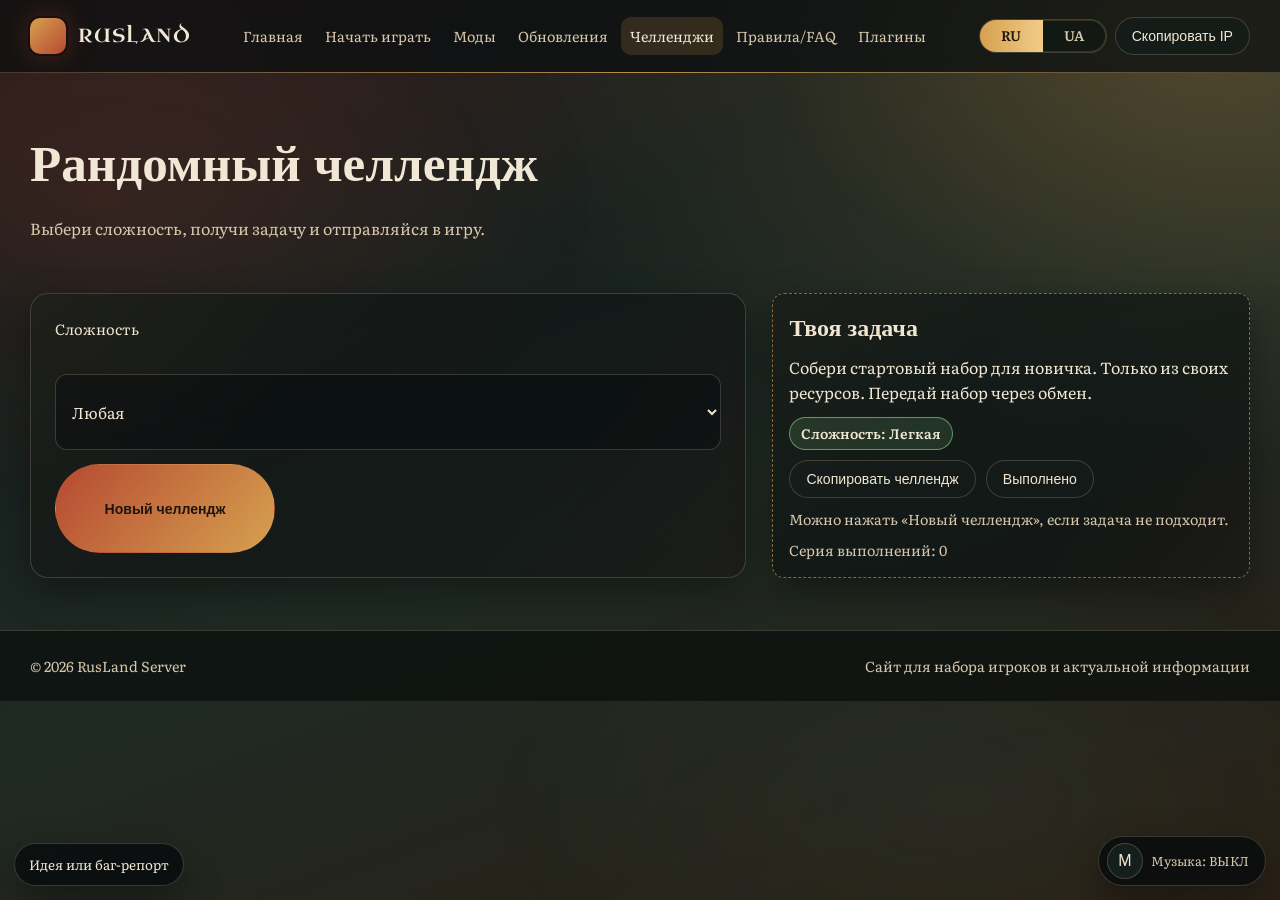
==== challenges.html @ ce9d4e95 "Add files via upload" ====
﻿<!DOCTYPE html>
<html lang="ru">
<head>
  <meta charset="UTF-8">
  <meta name="viewport" content="width=device-width, initial-scale=1.0">
  <title>RusLand — Рандомные челленджи</title>
  <meta name="description" content="Генератор челленджей для игроков RusLand: рандомные цели с разной сложностью без серверных наград.">
  <meta property="og:type" content="website">
  <meta property="og:title" content="RusLand — Рандомные челленджи">
  <meta property="og:description" content="Сгенерируй цель на вечер и играй по своим правилам.">
  <meta property="og:image" content="assets/og-cover.svg">
  <meta property="twitter:card" content="summary_large_image">
  <meta property="twitter:title" content="RusLand — Рандомные челленджи">
  <meta property="twitter:description" content="Челленджи без наград — для фана, контента и прокачки навыков.">
  <meta property="twitter:image" content="assets/og-cover.svg">
  <link rel="icon" href="assets/favicon.svg" type="image/svg+xml">
  <link rel="preconnect" href="https://fonts.googleapis.com">
  <link rel="preconnect" href="https://fonts.gstatic.com" crossorigin>
  <link href="https://fonts.googleapis.com/css2?family=Literata:wght@400;500;600;700&family=Uncial+Antiqua&display=swap" rel="stylesheet">
  <link rel="stylesheet" href="assets/styles.css">
  <script src="data/telegram-config.js" defer></script>
  <script src="assets/app.js" defer></script>
</head>
<body data-page="challenges">
  <header class="site-header">
    <div class="container topbar">
      <a class="brand" href="index.html"><span class="brand-mark" aria-hidden="true"></span><span class="brand-text">RusLand</span></a>
      <button class="menu-toggle" id="nav-toggle" type="button" aria-controls="primary-nav" aria-expanded="false" data-i18n="common.menu">Меню</button>
      <nav class="main-nav" id="primary-nav" aria-label="Main navigation">
        <a href="index.html" data-i18n="nav.home">Главная</a>
        <a href="start.html" data-i18n="nav.start">Начать играть</a>
        <a href="mods.html" data-i18n="nav.mods">Моды</a>
        <a href="updates.html" data-i18n="nav.updates">Обновления</a>
        <a href="challenges.html" aria-current="page" data-i18n="nav.challenges">Челленджи</a>
        <a href="rules.html" data-i18n="nav.rules">Правила/FAQ</a>
        <a href="plugins.html" data-i18n="nav.plugins">Плагины</a>
      </nav>
      <div class="actions">
        <div class="lang-switch" aria-label="Language"><button type="button" data-lang-switch="ru">RU</button><button type="button" data-lang-switch="ua">UA</button></div>
        <a class="pill-btn primary" href="index.html#apply-section" data-i18n="common.apply">Подать заявку</a>
        <a class="pill-btn" data-discord-link target="_blank" rel="noopener noreferrer" data-i18n="common.discord">В Discord</a>
        <button class="pill-btn" type="button" data-copy-ip data-i18n="common.copyIp">Скопировать IP</button>
      </div>
    </div>
  </header>

  <main>
    <section class="page-intro">
      <div class="container">
        <h1 data-i18n="challenges.title">Рандомный челлендж</h1>
        <p data-i18n="challenges.subtitle">Выбери сложность, получи задачу и отправляйся в игру.</p>
      </div>
    </section>

    <section class="section">
      <div class="container hero-grid">
        <article class="panel reveal challenge-box">
          <label>
            <span data-i18n="challenges.difficulty">Сложность</span>
            <select id="challenge-difficulty">
              <option value="all" data-i18n="challenges.all">Любая</option>
              <option value="easy" data-i18n="challenges.level.easy">Легкая</option>
              <option value="medium" data-i18n="challenges.level.medium">Средняя</option>
              <option value="hard" data-i18n="challenges.level.hard">Сложная</option>
            </select>
          </label>
          <div class="challenge-actions">
            <button id="challenge-generate" class="pill-btn primary" type="button" data-i18n="challenges.generate">Новый челлендж</button>
          </div>
        </article>

        <article class="panel reveal challenge-result" aria-live="polite">
          <h2 class="challenge-title" data-i18n="challenges.resultTitle">Твоя задача</h2>
          <p class="challenge-text" id="challenge-text"></p>
          <p class="meta challenge-badge" id="challenge-meta"></p>
          <div class="challenge-result-actions">
            <button id="challenge-copy" class="pill-btn" type="button" data-i18n="challenges.copy">Скопировать челлендж</button>
            <button id="challenge-complete" class="pill-btn" type="button" data-i18n="challenges.complete">Выполнено</button>
          </div>
          <p id="challenge-note" class="challenge-note" data-i18n="challenges.note">Можно нажать «Следующий», если задача не подходит.</p>
          <p id="challenge-streak" class="challenge-streak"></p>
        </article>
      </div>
    </section>
  </main>

  <footer class="site-footer">
    <div class="container footer-inner">
      <span>© <span data-year></span> <span data-i18n="footer.rights">RusLand Server</span></span>
      <span data-i18n="footer.note">Сайт для набора игроков и актуальной информации</span>
    </div>
  </footer>

  <div class="toast" id="toast" role="status" aria-live="polite"></div>
</body>
</html>
---- assets/styles.css ----
:root {
  --bg-1: #0e1317;
  --bg-2: #1f2a24;
  --bg-3: #2a1f14;
  --paper: #f4eddc;
  --ink: #1d1b19;
  --text: #f0e7d4;
  --text-muted: #d6c7ac;
  --accent: #d6a14f;
  --accent-2: #b64932;
  --line: rgba(240, 220, 184, 0.2);
  --card: rgba(18, 24, 22, 0.78);
  --ok: #7bc47f;
  --warn: #f1be6e;
  --max-width: 1220px;
  --radius: 18px;
  --shadow: 0 14px 36px rgba(0, 0, 0, 0.35);
}

* {
  box-sizing: border-box;
}

html {
  scroll-behavior: smooth;
}

body {
  margin: 0;
  color: var(--text);
  font-family: "Literata", "Times New Roman", serif;
  line-height: 1.55;
  background:
    radial-gradient(1300px 680px at 7% -10%, rgba(182, 73, 50, 0.24), transparent 60%),
    radial-gradient(1200px 700px at 95% 0%, rgba(214, 161, 79, 0.21), transparent 65%),
    linear-gradient(160deg, var(--bg-1) 0%, var(--bg-2) 54%, var(--bg-3) 100%);
  min-height: 100vh;
}

body::before {
  content: "";
  position: fixed;
  inset: 0;
  pointer-events: none;
  opacity: 0.03;
  background-image:
    linear-gradient(0deg, transparent 24%, rgba(255, 255, 255, 0.15) 25%, transparent 26%),
    linear-gradient(90deg, transparent 24%, rgba(255, 255, 255, 0.1) 25%, transparent 26%);
  background-size: 28px 28px;
}

body::after {
  content: "";
  position: fixed;
  inset: -20%;
  pointer-events: none;
  z-index: -1;
  opacity: 0.45;
  background:
    radial-gradient(40% 35% at 20% 30%, rgba(182, 73, 50, 0.35), transparent 70%),
    radial-gradient(35% 30% at 82% 18%, rgba(214, 161, 79, 0.28), transparent 74%),
    radial-gradient(38% 28% at 68% 78%, rgba(80, 134, 128, 0.18), transparent 72%);
  animation: auroraDrift 18s ease-in-out infinite alternate;
}

@keyframes auroraDrift {
  from { transform: translate3d(-1.5%, -1.2%, 0) scale(1); }
  to { transform: translate3d(1.5%, 1.2%, 0) scale(1.05); }
}

img {
  max-width: 100%;
  display: block;
}

a {
  color: inherit;
}

.container {
  width: min(var(--max-width), calc(100% - 32px));
  margin: 0 auto;
}

.site-header {
  position: sticky;
  top: 0;
  z-index: 50;
  backdrop-filter: blur(8px);
  background: rgba(10, 14, 16, 0.72);
  border-bottom: 1px solid var(--line);
}

.site-header::after {
  content: "";
  position: absolute;
  left: 0;
  right: 0;
  bottom: -1px;
  height: 1px;
  pointer-events: none;
  background: linear-gradient(90deg, transparent, rgba(214, 161, 79, 0.8), transparent);
}

.topbar {
  display: flex;
  align-items: center;
  justify-content: space-between;
  gap: 12px;
  min-height: 72px;
}

.brand {
  display: inline-flex;
  align-items: center;
  gap: 12px;
  text-decoration: none;
}

.brand-mark {
  width: 36px;
  height: 36px;
  border-radius: 10px;
  background: linear-gradient(135deg, var(--accent), var(--accent-2));
  box-shadow: 0 0 0 2px rgba(0, 0, 0, 0.35), 0 0 30px rgba(182, 73, 50, 0.35);
}

.brand-text {
  font-family: "Uncial Antiqua", serif;
  font-size: 1.18rem;
  letter-spacing: 0.06em;
  text-transform: uppercase;
}

.menu-toggle {
  display: none;
  border: 1px solid var(--line);
  border-radius: 12px;
  background: rgba(20, 29, 26, 0.75);
  color: var(--text);
  padding: 10px 14px;
  font-family: inherit;
}

.main-nav {
  display: flex;
  align-items: center;
  gap: 4px;
  flex-wrap: nowrap;
  white-space: nowrap;
  flex: 1 1 auto;
  min-width: 0;
  justify-content: center;
  overflow-x: auto;
  scrollbar-width: none;
}

.main-nav::-webkit-scrollbar {
  display: none;
}

.main-nav a {
  text-decoration: none;
  color: var(--text-muted);
  font-size: 0.9rem;
  padding: 8px 9px;
  border-radius: 10px;
  transition: 180ms ease;
}

.main-nav a:hover,
.main-nav a[aria-current="page"] {
  color: var(--text);
  background: rgba(214, 161, 79, 0.17);
}

.actions {
  display: flex;
  align-items: center;
  gap: 8px;
  flex-wrap: nowrap;
  justify-content: flex-end;
  flex: 0 0 auto;
}

.site-header .actions .pill-btn.primary,
.site-header .actions a[data-discord-link] {
  display: none;
}

.lang-switch {
  display: inline-grid;
  grid-template-columns: 1fr 1fr;
  border: 1px solid var(--line);
  border-radius: 999px;
  overflow: hidden;
  background: rgba(17, 23, 21, 0.7);
  width: 128px;
  flex: 0 0 128px;
  box-shadow: inset 0 0 0 1px rgba(214, 161, 79, 0.2);
}

.lang-switch button {
  border: 0;
  background: transparent;
  color: var(--text-muted);
  padding: 8px 10px;
  width: 100%;
  cursor: pointer;
  font-family: inherit;
  font-size: 0.87rem;
  font-weight: 600;
  line-height: 1.1;
}

.lang-switch button.active {
  color: #1f1610;
  background: linear-gradient(90deg, var(--accent), #f2cb89);
}

.pill-btn {
  border: 1px solid var(--line);
  background: rgba(20, 28, 26, 0.75);
  color: var(--text);
  border-radius: 999px;
  padding: 10px 16px;
  text-decoration: none;
  font-size: 0.88rem;
  cursor: pointer;
}

.pill-btn:hover {
  border-color: rgba(214, 161, 79, 0.75);
}

.pill-btn.primary {
  background: linear-gradient(130deg, var(--accent-2), var(--accent));
  border-color: transparent;
  color: #20150e;
  font-weight: 700;
  position: relative;
  overflow: hidden;
}

.pill-btn.primary::after {
  content: "";
  position: absolute;
  inset: 0;
  transform: translateX(-110%);
  background: linear-gradient(102deg, transparent 35%, rgba(255, 255, 255, 0.45) 50%, transparent 65%);
}

.pill-btn.primary:hover::after {
  animation: btnSweep 700ms ease;
}

@keyframes btnSweep {
  to {
    transform: translateX(110%);
  }
}

.hero {
  padding: 80px 0 46px;
}

.hero-grid {
  display: grid;
  grid-template-columns: 1.2fr 0.8fr;
  gap: 26px;
  align-items: stretch;
}

.panel {
  background: var(--card);
  border: 1px solid var(--line);
  border-radius: var(--radius);
  padding: 24px;
  box-shadow: var(--shadow);
  position: relative;
  overflow: clip;
}

.panel::before {
  content: "";
  position: absolute;
  inset: 0;
  pointer-events: none;
  background: linear-gradient(130deg, rgba(214, 161, 79, 0.1), transparent 35%, transparent 70%, rgba(182, 73, 50, 0.1));
  opacity: 0.45;
  transition: opacity 260ms ease;
}

.panel:hover::before {
  opacity: 0.7;
}

.react-spotlight-badge {
  margin: 0 0 10px;
  display: inline-flex;
  padding: 4px 10px;
  border-radius: 999px;
  border: 1px solid rgba(214, 161, 79, 0.5);
  color: var(--text-muted);
  font-size: 0.82rem;
}

.react-spotlight-title {
  margin: 0 0 8px;
  font-family: "Uncial Antiqua", serif;
  font-size: clamp(1.5rem, 3.8vw, 2.3rem);
}

.react-spotlight-subtitle {
  margin: 0 0 14px;
  color: var(--text-muted);
}

.react-spotlight-tabs {
  display: flex;
  flex-wrap: wrap;
  gap: 8px;
  margin-bottom: 12px;
}

.react-spotlight-tabs button {
  border: 1px solid var(--line);
  background: rgba(20, 28, 26, 0.62);
  color: var(--text);
  border-radius: 999px;
  padding: 8px 12px;
  cursor: pointer;
  font-family: inherit;
}

.react-spotlight-tabs button.is-active {
  border-color: rgba(214, 161, 79, 0.85);
  background: rgba(214, 161, 79, 0.2);
}

.react-spotlight-points {
  margin: 0;
  padding-left: 20px;
  display: grid;
  gap: 7px;
  color: var(--text);
}

.react-spotlight-cta {
  margin-top: 14px;
  display: inline-flex;
  text-decoration: none;
  border-radius: 12px;
  padding: 10px 14px;
  color: #24170f;
  font-weight: 700;
  background: linear-gradient(130deg, var(--accent-2), var(--accent));
}

.crest {
  font-family: "Uncial Antiqua", serif;
  font-size: clamp(2rem, 5.3vw, 4rem);
  line-height: 1.1;
  margin: 0 0 14px;
  letter-spacing: 0.03em;
}

.subtitle {
  color: var(--text-muted);
  font-size: 1.06rem;
  max-width: 62ch;
  margin: 0 0 18px;
}

.stat-row {
  display: flex;
  flex-wrap: wrap;
  gap: 10px;
  margin-top: 16px;
}

.stat {
  padding: 10px 12px;
  border: 1px solid var(--line);
  border-radius: 12px;
  background: rgba(10, 15, 14, 0.5);
  font-size: 0.92rem;
}

.cta-row {
  display: flex;
  flex-wrap: wrap;
  gap: 10px;
  margin-top: 22px;
}

.section {
  padding: 30px 0 10px;
}

.section-title {
  margin: 0 0 14px;
  font-family: "Uncial Antiqua", serif;
  font-size: clamp(1.5rem, 3.2vw, 2.2rem);
  position: relative;
  padding-bottom: 8px;
}

.section-title::after {
  content: "";
  position: absolute;
  left: 0;
  bottom: 0;
  width: 74px;
  height: 2px;
  background: linear-gradient(90deg, var(--accent-2), var(--accent));
  border-radius: 999px;
}

.section-subtitle {
  margin: 0 0 22px;
  color: var(--text-muted);
}

.feature-grid,
.card-grid {
  display: grid;
  grid-template-columns: repeat(3, minmax(0, 1fr));
  gap: 16px;
}

.card {
  background: var(--card);
  border: 1px solid var(--line);
  border-radius: 16px;
  padding: 18px;
  box-shadow: var(--shadow);
  transition: transform 220ms ease, border-color 220ms ease, box-shadow 220ms ease;
}

.card:hover {
  transform: translateY(-3px);
  border-color: rgba(214, 161, 79, 0.65);
  box-shadow: 0 14px 34px rgba(0, 0, 0, 0.4), 0 0 0 1px rgba(214, 161, 79, 0.18) inset;
}

.card h3,
.card h4 {
  margin-top: 0;
  margin-bottom: 10px;
  font-family: "Uncial Antiqua", serif;
  font-size: 1.1rem;
}

.card p {
  margin: 0;
  color: var(--text-muted);
}

.gallery {
  display: grid;
  grid-template-columns: repeat(12, minmax(0, 1fr));
  grid-auto-rows: 90px;
  gap: 12px;
}

.gallery figure {
  margin: 0;
  position: relative;
  cursor: zoom-in;
  border-radius: 14px;
  overflow: hidden;
  border: 1px solid var(--line);
  background: rgba(0, 0, 0, 0.25);
  transition: transform 240ms ease, border-color 240ms ease, box-shadow 240ms ease;
}

.gallery figure:hover {
  transform: translateY(-3px);
  border-color: rgba(214, 161, 79, 0.76);
  box-shadow: 0 16px 36px rgba(0, 0, 0, 0.5);
}

.gallery img {
  width: 100%;
  height: 100%;
  object-fit: cover;
  transition: transform 780ms ease;
}

.gallery figure:hover img {
  transform: scale(1.06);
}

.gallery figcaption {
  position: absolute;
  left: 0;
  right: 0;
  bottom: 0;
  font-size: 0.88rem;
  color: #f6eedf;
  padding: 14px 12px 10px;
  border-top: 0;
  background: linear-gradient(to top, rgba(5, 8, 8, 0.9), rgba(5, 8, 8, 0));
  text-shadow: 0 2px 8px rgba(0, 0, 0, 0.75);
}

.gallery .shot-1 {
  grid-column: span 7;
  grid-row: span 4;
}

.gallery .shot-2,
.gallery .shot-3 {
  grid-column: span 5;
  grid-row: span 2;
}

.gallery .shot-4 {
  grid-column: span 4;
  grid-row: span 3;
}

.gallery .shot-5 {
  grid-column: span 8;
  grid-row: span 3;
}

.lightbox {
  position: fixed;
  inset: 0;
  z-index: 120;
  display: none;
  align-items: center;
  justify-content: center;
  padding: 18px;
  background: rgba(3, 5, 7, 0.84);
  backdrop-filter: blur(6px);
}

.lightbox.open {
  display: flex;
}

.lightbox img {
  width: min(1280px, 94vw);
  max-height: 82vh;
  object-fit: contain;
  border-radius: 14px;
  border: 1px solid rgba(255, 255, 255, 0.25);
  box-shadow: 0 24px 54px rgba(0, 0, 0, 0.7);
}

.lightbox button {
  position: absolute;
  top: 14px;
  right: 14px;
  border: 1px solid var(--line);
  border-radius: 999px;
  background: rgba(16, 22, 22, 0.86);
  color: var(--text);
  width: 40px;
  height: 40px;
  font-size: 1.2rem;
  cursor: pointer;
}

.form-grid {
  display: grid;
  grid-template-columns: repeat(2, minmax(0, 1fr));
  gap: 14px;
}

label {
  display: grid;
  gap: 8px;
  font-size: 0.92rem;
}

input,
textarea,
select {
  width: 100%;
  border: 1px solid var(--line);
  border-radius: 12px;
  padding: 12px 12px;
  background: rgba(11, 15, 16, 0.75);
  color: var(--text);
  font-family: inherit;
  font-size: 0.98rem;
}

textarea {
  min-height: 120px;
  resize: vertical;
}

textarea[readonly] {
  min-height: 145px;
  background: rgba(12, 17, 16, 0.88);
}

.field-full {
  grid-column: 1 / -1;
}

.form-note {
  margin-top: 10px;
  min-height: 1.4em;
  font-size: 0.92rem;
  color: var(--warn);
}

.stack {
  display: grid;
  gap: 14px;
}

.badge {
  display: inline-flex;
  align-items: center;
  border-radius: 999px;
  padding: 4px 9px;
  font-size: 0.78rem;
  border: 1px solid var(--line);
  color: var(--text-muted);
  background: rgba(255, 255, 255, 0.03);
}

.tag-row {
  display: flex;
  flex-wrap: wrap;
  gap: 6px;
  margin-top: 12px;
}

.meta {
  font-size: 0.86rem;
  color: var(--text-muted);
}

.page-intro {
  padding: 52px 0 22px;
}

.page-intro h1 {
  margin: 0 0 12px;
  font-family: "Uncial Antiqua", serif;
  font-size: clamp(2rem, 5vw, 3.2rem);
}

.page-intro p {
  margin: 0;
  color: var(--text-muted);
}

.filters {
  display: grid;
  grid-template-columns: 1.2fr 0.8fr;
  gap: 12px;
  margin-bottom: 18px;
}

.mods-grid {
  display: grid;
  grid-template-columns: repeat(2, minmax(0, 1fr));
  gap: 14px;
}

.link-btn {
  display: inline-flex;
  align-items: center;
  justify-content: center;
  gap: 8px;
  border-radius: 12px;
  border: 1px solid var(--line);
  text-decoration: none;
  color: var(--text);
  background: rgba(214, 161, 79, 0.1);
  padding: 10px 12px;
  margin-top: 12px;
  font-size: 0.92rem;
}

.link-btn:hover {
  border-color: rgba(214, 161, 79, 0.85);
  background: rgba(214, 161, 79, 0.2);
}

.timeline {
  display: grid;
  gap: 14px;
}

.timeline .card {
  position: relative;
  overflow: hidden;
}

.timeline .card::before {
  content: "";
  position: absolute;
  inset: 0 auto 0 0;
  width: 4px;
  background: linear-gradient(to bottom, var(--accent-2), var(--accent));
}

.challenge-box {
  display: grid;
  gap: 14px;
}

.challenge-actions,
.challenge-result-actions {
  display: flex;
  flex-wrap: wrap;
  gap: 10px;
}

.challenge-actions .pill-btn.primary {
  min-width: 220px;
}

.challenge-result {
  border: 1px dashed rgba(214, 161, 79, 0.6);
  border-radius: 12px;
  padding: 16px;
  background: rgba(9, 14, 15, 0.55);
}

.challenge-title {
  margin: 0 0 8px;
  font-family: "Uncial Antiqua", serif;
}

.challenge-text {
  margin: 0;
  color: var(--text);
}

.challenge-badge {
  display: inline-flex;
  align-items: center;
  width: fit-content;
  margin: 12px 0 10px;
  padding: 5px 11px;
  border-radius: 999px;
  border: 1px solid rgba(214, 161, 79, 0.55);
  background: rgba(214, 161, 79, 0.12);
  color: var(--text);
  font-weight: 600;
}

.challenge-badge.is-easy {
  border-color: rgba(123, 196, 127, 0.7);
  background: rgba(123, 196, 127, 0.16);
}

.challenge-badge.is-medium {
  border-color: rgba(214, 161, 79, 0.7);
  background: rgba(214, 161, 79, 0.16);
}

.challenge-badge.is-hard {
  border-color: rgba(182, 73, 50, 0.8);
  background: rgba(182, 73, 50, 0.2);
}

.challenge-note {
  margin: 10px 0 0;
  color: var(--text-muted);
  font-size: 0.9rem;
}

.challenge-streak {
  margin: 8px 0 0;
  font-size: 0.9rem;
  color: var(--text-muted);
}

.rules-list {
  margin: 0;
  padding-left: 20px;
  display: grid;
  gap: 10px;
}

details {
  border: 1px solid var(--line);
  border-radius: 12px;
  background: rgba(12, 17, 16, 0.65);
  padding: 10px 14px;
}

summary {
  cursor: pointer;
  font-weight: 700;
}

details p {
  color: var(--text-muted);
}

.plugins-table-wrap {
  overflow-x: auto;
  border: 1px solid var(--line);
  border-radius: 12px;
}

table {
  width: 100%;
  border-collapse: collapse;
  min-width: 760px;
  background: rgba(9, 13, 12, 0.65);
}

th,
td {
  padding: 12px;
  border-bottom: 1px solid var(--line);
  text-align: left;
  font-size: 0.92rem;
}

th {
  font-family: "Uncial Antiqua", serif;
  color: var(--text-muted);
  background: rgba(255, 255, 255, 0.03);
}

tr:hover td {
  background: rgba(214, 161, 79, 0.08);
}

.empty-state {
  color: var(--text-muted);
  padding: 12px;
  text-align: center;
}

.site-footer {
  margin-top: 42px;
  border-top: 1px solid var(--line);
  background: rgba(9, 13, 12, 0.7);
}

.footer-inner {
  min-height: 70px;
  display: flex;
  align-items: center;
  justify-content: space-between;
  gap: 10px;
  flex-wrap: wrap;
  color: var(--text-muted);
  font-size: 0.9rem;
}

.toast {
  position: fixed;
  right: 16px;
  bottom: 16px;
  z-index: 90;
  min-width: 240px;
  max-width: min(420px, calc(100% - 32px));
  border: 1px solid var(--line);
  border-radius: 12px;
  background: rgba(16, 23, 20, 0.95);
  color: var(--text);
  padding: 12px 14px;
  box-shadow: var(--shadow);
  transform: translateY(20px);
  opacity: 0;
  pointer-events: none;
  transition: 220ms ease;
}

.toast.show {
  transform: translateY(0);
  opacity: 1;
}

.music-player {
  position: fixed;
  right: 14px;
  bottom: 14px;
  z-index: 70;
  display: inline-flex;
  align-items: center;
  gap: 8px;
  background: rgba(10, 14, 15, 0.9);
  border: 1px solid var(--line);
  border-radius: 999px;
  padding: 6px 8px;
  box-shadow: var(--shadow);
}

.music-toggle {
  width: 36px;
  height: 36px;
  border-radius: 50%;
  border: 1px solid var(--line);
  background: rgba(23, 34, 31, 0.9);
  color: var(--text);
  cursor: pointer;
  font-size: 1rem;
}

.music-player.is-playing .music-toggle {
  background: linear-gradient(130deg, var(--accent-2), var(--accent));
  color: #21150d;
  border-color: transparent;
}

.music-label {
  font-size: 0.8rem;
  color: var(--text-muted);
  padding-right: 8px;
}

.feedback-fab {
  position: fixed;
  left: 14px;
  bottom: 14px;
  z-index: 72;
  display: inline-flex;
  align-items: center;
  border: 1px solid var(--line);
  border-radius: 999px;
  padding: 10px 14px;
  background: rgba(10, 14, 15, 0.9);
  color: var(--text);
  text-decoration: none;
  font-size: 0.84rem;
  box-shadow: var(--shadow);
}

.feedback-fab:hover {
  border-color: rgba(214, 161, 79, 0.8);
}

.reveal {
  opacity: 1;
  transform: none;
}

.js-enabled .reveal {
  opacity: 0;
  transform: translateY(18px);
  transition: 380ms ease;
}

.js-enabled .reveal.visible {
  opacity: 1;
  transform: translateY(0);
}

@media (max-width: 1260px) {
  .main-nav {
    position: absolute;
    inset: 72px 16px auto;
    border: 1px solid var(--line);
    background: rgba(7, 11, 12, 0.97);
    border-radius: 14px;
    padding: 10px;
    display: none;
  }

  .main-nav.open {
    display: grid;
    grid-template-columns: 1fr 1fr;
    gap: 4px;
  }

  .menu-toggle {
    display: inline-flex;
  }

  .topbar {
    position: relative;
  }
}

@media (max-width: 1080px) {
  .hero-grid,
  .feature-grid,
  .card-grid,
  .gallery,
  .form-grid,
  .mods-grid {
    grid-template-columns: repeat(2, minmax(0, 1fr));
  }

  .gallery {
    grid-template-columns: repeat(6, minmax(0, 1fr));
    grid-auto-rows: 84px;
  }

  .gallery .shot-1,
  .gallery .shot-2,
  .gallery .shot-3,
  .gallery .shot-4,
  .gallery .shot-5 {
    grid-column: span 3;
    grid-row: span 2;
  }
}

@media (max-width: 760px) {
  main {
    padding-bottom: 74px;
  }

  .actions {
    gap: 6px;
    justify-content: flex-start;
  }

  .hero {
    padding-top: 46px;
  }

  .hero-grid,
  .feature-grid,
  .card-grid,
  .gallery,
  .form-grid,
  .mods-grid,
  .filters {
    grid-template-columns: 1fr;
  }

  .main-nav.open {
    grid-template-columns: 1fr;
  }

  .challenge-actions .pill-btn,
  .challenge-result-actions .pill-btn {
    width: 100%;
    justify-content: center;
  }

  .gallery {
    grid-template-columns: 1fr;
    grid-auto-rows: auto;
  }

  .gallery .shot-1,
  .gallery .shot-2,
  .gallery .shot-3,
  .gallery .shot-4,
  .gallery .shot-5 {
    grid-column: auto;
    grid-row: auto;
  }

  .gallery img {
    aspect-ratio: 16 / 9;
  }

  .actions [data-copy-ip] {
    display: none;
  }

  .music-player {
    right: 8px;
    bottom: calc(8px + env(safe-area-inset-bottom, 0px));
    gap: 0;
    padding: 2px;
    border-radius: 999px;
  }

  .feedback-fab {
    left: 8px;
    bottom: calc(8px + env(safe-area-inset-bottom, 0px));
    padding: 8px 11px;
    font-size: 0.8rem;
  }

  .music-toggle {
    width: 34px;
    height: 34px;
    font-size: 0.9rem;
  }

  .footer-inner {
    align-items: flex-start;
  }

  .music-label {
    display: none;
  }
}

@media (prefers-reduced-motion: reduce) {
  *, *::before, *::after {
    animation: none !important;
    transition: none !important;
    scroll-behavior: auto !important;
  }

  .js-enabled .reveal {
    opacity: 1;
    transform: none;
  }
}
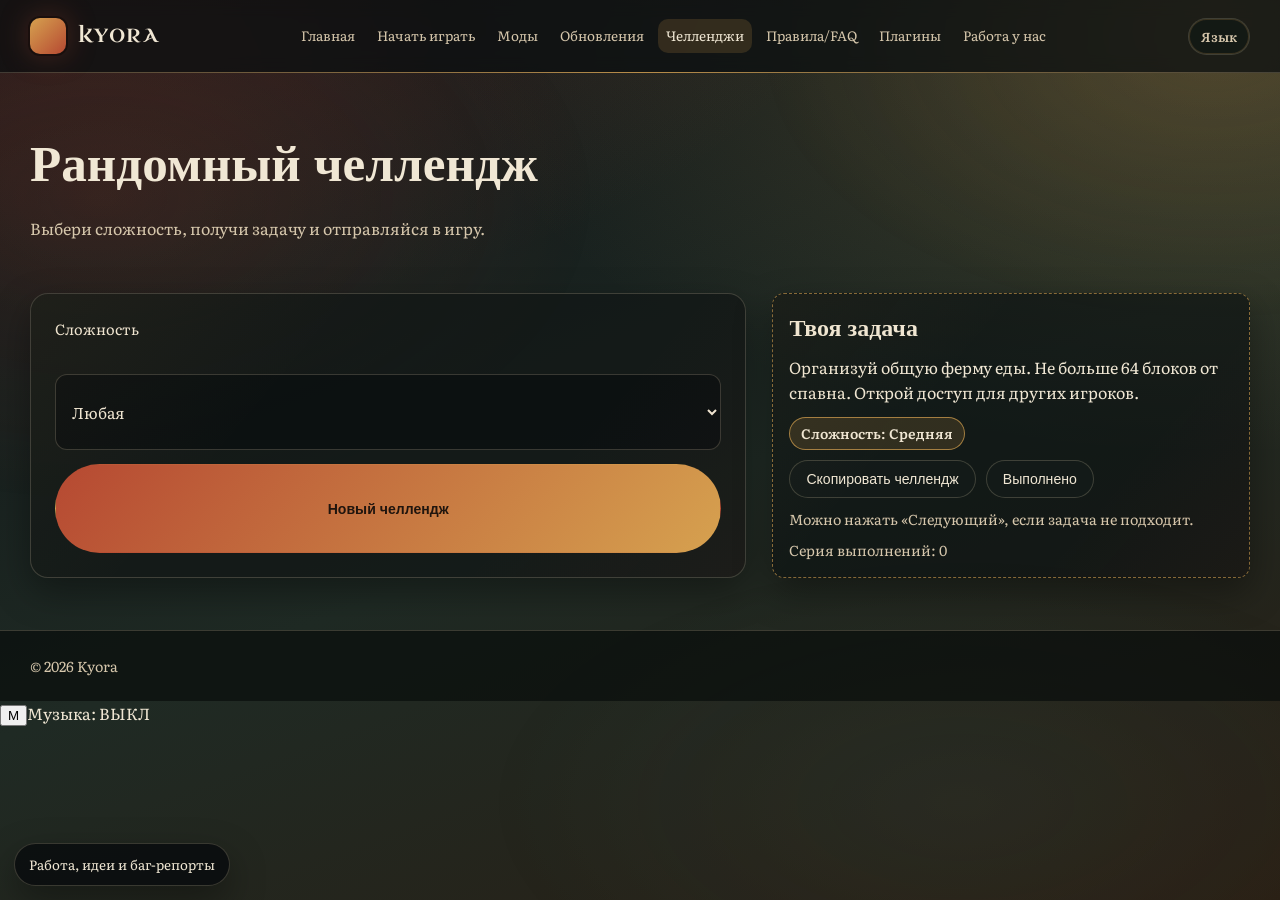
==== commit 1819624d: "Add files via upload" ====
--- a/challenges.html
+++ b/challenges.html
@@ -1,100 +1,115 @@
-﻿<!DOCTYPE html>
-<html lang="ru">
-<head>
-  <meta charset="UTF-8">
-  <meta name="viewport" content="width=device-width, initial-scale=1.0">
-  <title>RusLand — Рандомные челленджи</title>
-  <meta name="description" content="Генератор челленджей для игроков RusLand: рандомные цели с разной сложностью без серверных наград.">
-  <meta property="og:type" content="website">
-  <meta property="og:title" content="RusLand — Рандомные челленджи">
-  <meta property="og:description" content="Сгенерируй цель на вечер и играй по своим правилам.">
-  <meta property="og:image" content="assets/og-cover.svg">
-  <meta property="twitter:card" content="summary_large_image">
-  <meta property="twitter:title" content="RusLand — Рандомные челленджи">
-  <meta property="twitter:description" content="Челленджи без наград — для фана, контента и прокачки навыков.">
-  <meta property="twitter:image" content="assets/og-cover.svg">
-  <link rel="icon" href="assets/favicon.svg" type="image/svg+xml">
-  <link rel="preconnect" href="https://fonts.googleapis.com">
-  <link rel="preconnect" href="https://fonts.gstatic.com" crossorigin>
-  <link href="https://fonts.googleapis.com/css2?family=Literata:wght@400;500;600;700&family=Uncial+Antiqua&display=swap" rel="stylesheet">
-  <link rel="stylesheet" href="assets/styles.css">
-  <script src="data/telegram-config.js" defer></script>
-  <script src="assets/app.js" defer></script>
-</head>
-<body data-page="challenges">
-  <header class="site-header">
-    <div class="container topbar">
-      <a class="brand" href="index.html"><span class="brand-mark" aria-hidden="true"></span><span class="brand-text">RusLand</span></a>
-      <button class="menu-toggle" id="nav-toggle" type="button" aria-controls="primary-nav" aria-expanded="false" data-i18n="common.menu">Меню</button>
-      <nav class="main-nav" id="primary-nav" aria-label="Main navigation">
-        <a href="index.html" data-i18n="nav.home">Главная</a>
-        <a href="start.html" data-i18n="nav.start">Начать играть</a>
-        <a href="mods.html" data-i18n="nav.mods">Моды</a>
-        <a href="updates.html" data-i18n="nav.updates">Обновления</a>
-        <a href="challenges.html" aria-current="page" data-i18n="nav.challenges">Челленджи</a>
-        <a href="rules.html" data-i18n="nav.rules">Правила/FAQ</a>
-        <a href="plugins.html" data-i18n="nav.plugins">Плагины</a>
-      </nav>
-      <div class="actions">
-        <div class="lang-switch" aria-label="Language"><button type="button" data-lang-switch="ru">RU</button><button type="button" data-lang-switch="ua">UA</button></div>
-        <a class="pill-btn primary" href="index.html#apply-section" data-i18n="common.apply">Подать заявку</a>
-        <a class="pill-btn" data-discord-link target="_blank" rel="noopener noreferrer" data-i18n="common.discord">В Discord</a>
-        <button class="pill-btn" type="button" data-copy-ip data-i18n="common.copyIp">Скопировать IP</button>
-      </div>
-    </div>
-  </header>
-
-  <main>
-    <section class="page-intro">
-      <div class="container">
-        <h1 data-i18n="challenges.title">Рандомный челлендж</h1>
-        <p data-i18n="challenges.subtitle">Выбери сложность, получи задачу и отправляйся в игру.</p>
-      </div>
-    </section>
-
-    <section class="section">
-      <div class="container hero-grid">
-        <article class="panel reveal challenge-box">
-          <label>
-            <span data-i18n="challenges.difficulty">Сложность</span>
-            <select id="challenge-difficulty">
-              <option value="all" data-i18n="challenges.all">Любая</option>
-              <option value="easy" data-i18n="challenges.level.easy">Легкая</option>
-              <option value="medium" data-i18n="challenges.level.medium">Средняя</option>
-              <option value="hard" data-i18n="challenges.level.hard">Сложная</option>
-            </select>
-          </label>
-          <div class="challenge-actions">
-            <button id="challenge-generate" class="pill-btn primary" type="button" data-i18n="challenges.generate">Новый челлендж</button>
-          </div>
-        </article>
-
-        <article class="panel reveal challenge-result" aria-live="polite">
-          <h2 class="challenge-title" data-i18n="challenges.resultTitle">Твоя задача</h2>
-          <p class="challenge-text" id="challenge-text"></p>
-          <p class="meta challenge-badge" id="challenge-meta"></p>
-          <div class="challenge-result-actions">
-            <button id="challenge-copy" class="pill-btn" type="button" data-i18n="challenges.copy">Скопировать челлендж</button>
-            <button id="challenge-complete" class="pill-btn" type="button" data-i18n="challenges.complete">Выполнено</button>
-          </div>
-          <p id="challenge-note" class="challenge-note" data-i18n="challenges.note">Можно нажать «Следующий», если задача не подходит.</p>
-          <p id="challenge-streak" class="challenge-streak"></p>
-        </article>
-      </div>
-    </section>
-  </main>
-
+﻿<!DOCTYPE html>
+<html lang="ru">
+<head>
+  <meta charset="UTF-8">
+  <meta name="viewport" content="width=device-width, initial-scale=1.0">
+  <title>Kyora — Рандомные челленджи</title>
+  <meta name="description" content="Генератор челленджей для игроков Kyora: рандомные цели с разной сложностью без серверных наград.">
+  <meta property="og:type" content="website">
+  <meta property="og:title" content="Kyora — Рандомные челленджи">
+  <meta property="og:description" content="Генератор челленджей для игроков Kyora: рандомные цели с разной сложностью без серверных наград.">
+  <meta property="og:image" content="assets/og-cover.svg">
+  <meta property="twitter:card" content="summary_large_image">
+  <meta property="twitter:title" content="Kyora — Рандомные челленджи">
+  <meta property="twitter:description" content="Генератор челленджей для игроков Kyora: рандомные цели с разной сложностью без серверных наград.">
+  <meta property="twitter:image" content="assets/og-cover.svg">
+  <link rel="icon" href="assets/favicon.svg" type="image/svg+xml">
+  <link rel="preconnect" href="https://fonts.googleapis.com">
+  <link rel="preconnect" href="https://fonts.gstatic.com" crossorigin>
+  <link href="https://fonts.googleapis.com/css2?family=Literata:wght@400;500;600;700&family=Uncial+Antiqua&display=swap" rel="stylesheet">
+  <link rel="stylesheet" href="assets/styles.css">
+  <script src="data/telegram-config.js" defer></script>
+  <script src="assets/app.js" defer></script>
+</head>
+<body data-page="challenges">
+  <header class="site-header">
+    <div class="container topbar">
+      <a class="brand" href="index.html"><span class="brand-mark" aria-hidden="true"></span><span class="brand-text">Kyora</span></a>      <nav class="main-nav" id="primary-nav" aria-label="Main navigation">
+        <a href="index.html" data-i18n="nav.home">Главная</a>
+        <a href="start.html" data-i18n="nav.start">Начать играть</a>
+        <a href="mods.html" data-i18n="nav.mods">Моды</a>
+        <a href="updates.html" data-i18n="nav.updates">Обновления</a>
+        <a href="challenges.html" aria-current="page" data-i18n="nav.challenges">Челленджи</a>
+        <a href="rules.html" data-i18n="nav.rules">Правила/FAQ</a>
+        <a href="plugins.html" data-i18n="nav.plugins">Плагины</a>
+        <a href="jobs.html" data-i18n="nav.jobs">Работа у нас</a>
+      </nav>
+      <div class="actions">
+        <div class="lang-menu" data-lang-menu>
+          <button class="lang-toggle" type="button" data-lang-toggle data-i18n="common.lang" aria-expanded="false">Язык</button>
+          <div class="lang-options" role="menu">
+            <button type="button" data-lang-switch="ru"><span class="flag">&#127479;&#127482;</span><span>RU</span></button>
+            <button type="button" data-lang-switch="ua"><span class="flag">&#127482;&#127462;</span><span>UA</span></button>
+            <button type="button" data-lang-switch="be"><span class="flag">&#127463;&#127486;</span><span>BE</span></button>
+            <button type="button" data-lang-switch="kk"><span class="flag">&#127472;&#127487;</span><span>KZ</span></button>
+          </div>
+        </div>
+        <a class="pill-btn primary" href="index.html#apply-section" data-i18n="common.apply">Подать заявку</a>
+        <a class="pill-btn" data-discord-link target="_blank" rel="noopener noreferrer" data-i18n="common.discord">Discord (скоро)</a>
+      </div>
+    </div>
+  </header>
+
+  <main>
+    <section class="page-intro">
+      <div class="container">
+        <h1 data-i18n="challenges.title">Рандомный челлендж</h1>
+        <p data-i18n="challenges.subtitle">Выбери сложность, получи задачу и отправляйся в игру.</p>
+      </div>
+    </section>
+
+    <section class="section">
+      <div class="container hero-grid">
+        <article class="panel reveal challenge-box">
+          <label>
+            <span data-i18n="challenges.difficulty">Сложность</span>
+            <select id="challenge-difficulty">
+              <option value="all" data-i18n="challenges.all">Любая</option>
+              <option value="easy" data-i18n="challenges.level.easy">Легкая</option>
+              <option value="medium" data-i18n="challenges.level.medium">Средняя</option>
+              <option value="hard" data-i18n="challenges.level.hard">Сложная</option>
+            </select>
+          </label>
+          <div class="challenge-actions">
+            <button id="challenge-generate" class="pill-btn primary" type="button" data-i18n="challenges.generate">Новый челлендж</button>
+          </div>
+        </article>
+
+        <article class="panel reveal challenge-result" aria-live="polite">
+          <h2 class="challenge-title" data-i18n="challenges.resultTitle">Твоя задача</h2>
+          <p class="challenge-text" id="challenge-text"></p>
+          <p class="meta challenge-badge" id="challenge-meta"></p>
+          <div class="challenge-result-actions">
+            <button id="challenge-copy" class="pill-btn" type="button" data-i18n="challenges.copy">Скопировать челлендж</button>
+            <button id="challenge-complete" class="pill-btn" type="button" data-i18n="challenges.complete">Выполнено</button>
+          </div>
+          <p id="challenge-note" class="challenge-note" data-i18n="challenges.note">Можно нажать «Следующий», если задача не подходит.</p>
+          <p id="challenge-streak" class="challenge-streak"></p>
+        </article>
+      </div>
+    </section>
+  </main>
+
   <footer class="site-footer">
     <div class="container footer-inner">
-      <span>© <span data-year></span> <span data-i18n="footer.rights">RusLand Server</span></span>
-      <span data-i18n="footer.note">Сайт для набора игроков и актуальной информации</span>
+      <span>© 2026 Kyora</span>
     </div>
   </footer>
-
-  <div class="toast" id="toast" role="status" aria-live="polite"></div>
-</body>
+
+  <div class="toast" id="toast" role="status" aria-live="polite"></div>
+</body>
 </html>
 
 
 
 
+
+
+
+
+
+
+
+
+
+
--- a/assets/styles.css
+++ b/assets/styles.css
@@ -1,1105 +1,1103 @@
-:root {
-  --bg-1: #0e1317;
-  --bg-2: #1f2a24;
-  --bg-3: #2a1f14;
-  --paper: #f4eddc;
-  --ink: #1d1b19;
-  --text: #f0e7d4;
-  --text-muted: #d6c7ac;
-  --accent: #d6a14f;
-  --accent-2: #b64932;
-  --line: rgba(240, 220, 184, 0.2);
-  --card: rgba(18, 24, 22, 0.78);
-  --ok: #7bc47f;
-  --warn: #f1be6e;
-  --max-width: 1220px;
-  --radius: 18px;
-  --shadow: 0 14px 36px rgba(0, 0, 0, 0.35);
-}
-
-* {
-  box-sizing: border-box;
-}
-
-html {
-  scroll-behavior: smooth;
-}
-
-body {
-  margin: 0;
-  color: var(--text);
-  font-family: "Literata", "Times New Roman", serif;
-  line-height: 1.55;
-  background:
-    radial-gradient(1300px 680px at 7% -10%, rgba(182, 73, 50, 0.24), transparent 60%),
-    radial-gradient(1200px 700px at 95% 0%, rgba(214, 161, 79, 0.21), transparent 65%),
-    linear-gradient(160deg, var(--bg-1) 0%, var(--bg-2) 54%, var(--bg-3) 100%);
-  min-height: 100vh;
-}
-
-body::before {
-  content: "";
-  position: fixed;
-  inset: 0;
-  pointer-events: none;
-  opacity: 0.03;
-  background-image:
-    linear-gradient(0deg, transparent 24%, rgba(255, 255, 255, 0.15) 25%, transparent 26%),
-    linear-gradient(90deg, transparent 24%, rgba(255, 255, 255, 0.1) 25%, transparent 26%);
-  background-size: 28px 28px;
-}
-
-body::after {
-  content: "";
-  position: fixed;
-  inset: -20%;
-  pointer-events: none;
-  z-index: -1;
-  opacity: 0.45;
-  background:
-    radial-gradient(40% 35% at 20% 30%, rgba(182, 73, 50, 0.35), transparent 70%),
-    radial-gradient(35% 30% at 82% 18%, rgba(214, 161, 79, 0.28), transparent 74%),
-    radial-gradient(38% 28% at 68% 78%, rgba(80, 134, 128, 0.18), transparent 72%);
-  animation: auroraDrift 18s ease-in-out infinite alternate;
-}
-
-@keyframes auroraDrift {
-  from { transform: translate3d(-1.5%, -1.2%, 0) scale(1); }
-  to { transform: translate3d(1.5%, 1.2%, 0) scale(1.05); }
-}
-
-img {
-  max-width: 100%;
-  display: block;
-}
-
-a {
-  color: inherit;
-}
-
-.container {
-  width: min(var(--max-width), calc(100% - 32px));
-  margin: 0 auto;
-}
-
-.site-header {
-  position: sticky;
-  top: 0;
-  z-index: 50;
-  backdrop-filter: blur(8px);
-  background: rgba(10, 14, 16, 0.72);
-  border-bottom: 1px solid var(--line);
-}
-
-.site-header::after {
-  content: "";
-  position: absolute;
-  left: 0;
-  right: 0;
-  bottom: -1px;
-  height: 1px;
-  pointer-events: none;
-  background: linear-gradient(90deg, transparent, rgba(214, 161, 79, 0.8), transparent);
-}
-
-.topbar {
-  display: flex;
-  align-items: center;
-  justify-content: space-between;
-  gap: 12px;
-  min-height: 72px;
-}
-
-.brand {
-  display: inline-flex;
-  align-items: center;
-  gap: 12px;
-  text-decoration: none;
-}
-
-.brand-mark {
-  width: 36px;
-  height: 36px;
-  border-radius: 10px;
-  background: linear-gradient(135deg, var(--accent), var(--accent-2));
-  box-shadow: 0 0 0 2px rgba(0, 0, 0, 0.35), 0 0 30px rgba(182, 73, 50, 0.35);
-}
-
-.brand-text {
-  font-family: "Uncial Antiqua", serif;
-  font-size: 1.18rem;
-  letter-spacing: 0.06em;
-  text-transform: uppercase;
-}
-
-.menu-toggle {
-  display: none;
-  border: 1px solid var(--line);
-  border-radius: 12px;
-  background: rgba(20, 29, 26, 0.75);
-  color: var(--text);
-  padding: 10px 14px;
-  font-family: inherit;
-}
-
-.main-nav {
-  display: flex;
-  align-items: center;
-  gap: 4px;
-  flex-wrap: nowrap;
-  white-space: nowrap;
-  flex: 1 1 auto;
-  min-width: 0;
-  justify-content: center;
-  overflow-x: auto;
-  scrollbar-width: none;
-}
-
-.main-nav::-webkit-scrollbar {
-  display: none;
-}
-
-.main-nav a {
-  text-decoration: none;
-  color: var(--text-muted);
-  font-size: 0.9rem;
-  padding: 8px 9px;
-  border-radius: 10px;
-  transition: 180ms ease;
-}
-
-.main-nav a:hover,
-.main-nav a[aria-current="page"] {
-  color: var(--text);
-  background: rgba(214, 161, 79, 0.17);
-}
-
-.actions {
-  display: flex;
-  align-items: center;
-  gap: 8px;
-  flex-wrap: nowrap;
-  justify-content: flex-end;
-  flex: 0 0 auto;
-}
-
-.site-header .actions .pill-btn.primary,
-.site-header .actions a[data-discord-link] {
-  display: none;
-}
-
-.lang-switch {
-  display: inline-grid;
-  grid-template-columns: 1fr 1fr;
-  border: 1px solid var(--line);
-  border-radius: 999px;
-  overflow: hidden;
-  background: rgba(17, 23, 21, 0.7);
-  width: 128px;
-  flex: 0 0 128px;
-  box-shadow: inset 0 0 0 1px rgba(214, 161, 79, 0.2);
-}
-
-.lang-switch button {
-  border: 0;
-  background: transparent;
-  color: var(--text-muted);
-  padding: 8px 10px;
-  width: 100%;
-  cursor: pointer;
-  font-family: inherit;
-  font-size: 0.87rem;
-  font-weight: 600;
-  line-height: 1.1;
-}
-
-.lang-switch button.active {
-  color: #1f1610;
-  background: linear-gradient(90deg, var(--accent), #f2cb89);
-}
-
-.pill-btn {
-  border: 1px solid var(--line);
-  background: rgba(20, 28, 26, 0.75);
-  color: var(--text);
-  border-radius: 999px;
-  padding: 10px 16px;
-  text-decoration: none;
-  font-size: 0.88rem;
-  cursor: pointer;
-}
-
-.pill-btn:hover {
-  border-color: rgba(214, 161, 79, 0.75);
-}
-
-.pill-btn.primary {
-  background: linear-gradient(130deg, var(--accent-2), var(--accent));
-  border-color: transparent;
-  color: #20150e;
-  font-weight: 700;
-  position: relative;
-  overflow: hidden;
-}
-
-.pill-btn.primary::after {
-  content: "";
-  position: absolute;
-  inset: 0;
-  transform: translateX(-110%);
-  background: linear-gradient(102deg, transparent 35%, rgba(255, 255, 255, 0.45) 50%, transparent 65%);
-}
-
-.pill-btn.primary:hover::after {
-  animation: btnSweep 700ms ease;
-}
-
-@keyframes btnSweep {
-  to {
-    transform: translateX(110%);
-  }
-}
-
-.hero {
-  padding: 80px 0 46px;
-}
-
-.hero-grid {
-  display: grid;
-  grid-template-columns: 1.2fr 0.8fr;
-  gap: 26px;
-  align-items: stretch;
-}
-
-.panel {
-  background: var(--card);
-  border: 1px solid var(--line);
-  border-radius: var(--radius);
-  padding: 24px;
-  box-shadow: var(--shadow);
-  position: relative;
-  overflow: clip;
-}
-
-.panel::before {
-  content: "";
-  position: absolute;
-  inset: 0;
-  pointer-events: none;
-  background: linear-gradient(130deg, rgba(214, 161, 79, 0.1), transparent 35%, transparent 70%, rgba(182, 73, 50, 0.1));
-  opacity: 0.45;
-  transition: opacity 260ms ease;
-}
-
-.panel:hover::before {
-  opacity: 0.7;
-}
-
-.react-spotlight-badge {
-  margin: 0 0 10px;
-  display: inline-flex;
-  padding: 4px 10px;
-  border-radius: 999px;
-  border: 1px solid rgba(214, 161, 79, 0.5);
-  color: var(--text-muted);
-  font-size: 0.82rem;
-}
-
-.react-spotlight-title {
-  margin: 0 0 8px;
-  font-family: "Uncial Antiqua", serif;
-  font-size: clamp(1.5rem, 3.8vw, 2.3rem);
-}
-
-.react-spotlight-subtitle {
-  margin: 0 0 14px;
-  color: var(--text-muted);
-}
-
-.react-spotlight-tabs {
-  display: flex;
-  flex-wrap: wrap;
-  gap: 8px;
-  margin-bottom: 12px;
-}
-
-.react-spotlight-tabs button {
-  border: 1px solid var(--line);
-  background: rgba(20, 28, 26, 0.62);
-  color: var(--text);
-  border-radius: 999px;
-  padding: 8px 12px;
-  cursor: pointer;
-  font-family: inherit;
-}
-
-.react-spotlight-tabs button.is-active {
-  border-color: rgba(214, 161, 79, 0.85);
-  background: rgba(214, 161, 79, 0.2);
-}
-
-.react-spotlight-points {
-  margin: 0;
-  padding-left: 20px;
-  display: grid;
-  gap: 7px;
-  color: var(--text);
-}
-
-.react-spotlight-cta {
-  margin-top: 14px;
-  display: inline-flex;
-  text-decoration: none;
-  border-radius: 12px;
-  padding: 10px 14px;
-  color: #24170f;
-  font-weight: 700;
-  background: linear-gradient(130deg, var(--accent-2), var(--accent));
-}
-
-.crest {
-  font-family: "Uncial Antiqua", serif;
-  font-size: clamp(2rem, 5.3vw, 4rem);
-  line-height: 1.1;
-  margin: 0 0 14px;
-  letter-spacing: 0.03em;
-}
-
-.subtitle {
-  color: var(--text-muted);
-  font-size: 1.06rem;
-  max-width: 62ch;
-  margin: 0 0 18px;
-}
-
-.stat-row {
-  display: flex;
-  flex-wrap: wrap;
-  gap: 10px;
-  margin-top: 16px;
-}
-
-.stat {
-  padding: 10px 12px;
-  border: 1px solid var(--line);
-  border-radius: 12px;
-  background: rgba(10, 15, 14, 0.5);
-  font-size: 0.92rem;
-}
-
-.cta-row {
-  display: flex;
-  flex-wrap: wrap;
-  gap: 10px;
-  margin-top: 22px;
-}
-
-.section {
-  padding: 30px 0 10px;
-}
-
-.section-title {
-  margin: 0 0 14px;
-  font-family: "Uncial Antiqua", serif;
-  font-size: clamp(1.5rem, 3.2vw, 2.2rem);
-  position: relative;
-  padding-bottom: 8px;
-}
-
-.section-title::after {
-  content: "";
-  position: absolute;
-  left: 0;
-  bottom: 0;
-  width: 74px;
-  height: 2px;
-  background: linear-gradient(90deg, var(--accent-2), var(--accent));
-  border-radius: 999px;
-}
-
-.section-subtitle {
-  margin: 0 0 22px;
-  color: var(--text-muted);
-}
-
-.feature-grid,
-.card-grid {
-  display: grid;
-  grid-template-columns: repeat(3, minmax(0, 1fr));
-  gap: 16px;
-}
-
-.card {
-  background: var(--card);
-  border: 1px solid var(--line);
-  border-radius: 16px;
-  padding: 18px;
-  box-shadow: var(--shadow);
-  transition: transform 220ms ease, border-color 220ms ease, box-shadow 220ms ease;
-}
-
-.card:hover {
-  transform: translateY(-3px);
-  border-color: rgba(214, 161, 79, 0.65);
-  box-shadow: 0 14px 34px rgba(0, 0, 0, 0.4), 0 0 0 1px rgba(214, 161, 79, 0.18) inset;
-}
-
-.card h3,
-.card h4 {
-  margin-top: 0;
-  margin-bottom: 10px;
-  font-family: "Uncial Antiqua", serif;
-  font-size: 1.1rem;
-}
-
-.card p {
-  margin: 0;
-  color: var(--text-muted);
-}
-
-.gallery {
-  display: grid;
-  grid-template-columns: repeat(12, minmax(0, 1fr));
-  grid-auto-rows: 90px;
-  gap: 12px;
-}
-
-.gallery figure {
-  margin: 0;
-  position: relative;
-  cursor: zoom-in;
-  border-radius: 14px;
-  overflow: hidden;
-  border: 1px solid var(--line);
-  background: rgba(0, 0, 0, 0.25);
-  transition: transform 240ms ease, border-color 240ms ease, box-shadow 240ms ease;
-}
-
-.gallery figure:hover {
-  transform: translateY(-3px);
-  border-color: rgba(214, 161, 79, 0.76);
-  box-shadow: 0 16px 36px rgba(0, 0, 0, 0.5);
-}
-
-.gallery img {
-  width: 100%;
-  height: 100%;
-  object-fit: cover;
-  transition: transform 780ms ease;
-}
-
-.gallery figure:hover img {
-  transform: scale(1.06);
-}
-
-.gallery figcaption {
-  position: absolute;
-  left: 0;
-  right: 0;
-  bottom: 0;
-  font-size: 0.88rem;
-  color: #f6eedf;
-  padding: 14px 12px 10px;
-  border-top: 0;
-  background: linear-gradient(to top, rgba(5, 8, 8, 0.9), rgba(5, 8, 8, 0));
-  text-shadow: 0 2px 8px rgba(0, 0, 0, 0.75);
-}
-
-.gallery .shot-1 {
-  grid-column: span 7;
-  grid-row: span 4;
-}
-
-.gallery .shot-2,
-.gallery .shot-3 {
-  grid-column: span 5;
-  grid-row: span 2;
-}
-
-.gallery .shot-4 {
-  grid-column: span 4;
-  grid-row: span 3;
-}
-
-.gallery .shot-5 {
-  grid-column: span 8;
-  grid-row: span 3;
-}
-
-.lightbox {
-  position: fixed;
-  inset: 0;
-  z-index: 120;
-  display: none;
-  align-items: center;
-  justify-content: center;
-  padding: 18px;
-  background: rgba(3, 5, 7, 0.84);
-  backdrop-filter: blur(6px);
-}
-
-.lightbox.open {
-  display: flex;
-}
-
-.lightbox img {
-  width: min(1280px, 94vw);
-  max-height: 82vh;
-  object-fit: contain;
-  border-radius: 14px;
-  border: 1px solid rgba(255, 255, 255, 0.25);
-  box-shadow: 0 24px 54px rgba(0, 0, 0, 0.7);
-}
-
-.lightbox button {
-  position: absolute;
-  top: 14px;
-  right: 14px;
-  border: 1px solid var(--line);
-  border-radius: 999px;
-  background: rgba(16, 22, 22, 0.86);
-  color: var(--text);
-  width: 40px;
-  height: 40px;
-  font-size: 1.2rem;
-  cursor: pointer;
-}
-
-.form-grid {
-  display: grid;
-  grid-template-columns: repeat(2, minmax(0, 1fr));
-  gap: 14px;
-}
-
-label {
-  display: grid;
-  gap: 8px;
-  font-size: 0.92rem;
-}
-
-input,
-textarea,
-select {
-  width: 100%;
-  border: 1px solid var(--line);
-  border-radius: 12px;
-  padding: 12px 12px;
-  background: rgba(11, 15, 16, 0.75);
-  color: var(--text);
-  font-family: inherit;
-  font-size: 0.98rem;
-}
-
-textarea {
-  min-height: 120px;
-  resize: vertical;
-}
-
-textarea[readonly] {
-  min-height: 145px;
-  background: rgba(12, 17, 16, 0.88);
-}
-
-.field-full {
-  grid-column: 1 / -1;
-}
-
-.form-note {
-  margin-top: 10px;
-  min-height: 1.4em;
-  font-size: 0.92rem;
-  color: var(--warn);
-}
-
-.stack {
-  display: grid;
-  gap: 14px;
-}
-
-.badge {
-  display: inline-flex;
-  align-items: center;
-  border-radius: 999px;
-  padding: 4px 9px;
-  font-size: 0.78rem;
-  border: 1px solid var(--line);
-  color: var(--text-muted);
-  background: rgba(255, 255, 255, 0.03);
-}
-
-.tag-row {
-  display: flex;
-  flex-wrap: wrap;
-  gap: 6px;
-  margin-top: 12px;
-}
-
-.meta {
-  font-size: 0.86rem;
-  color: var(--text-muted);
-}
-
-.page-intro {
-  padding: 52px 0 22px;
-}
-
-.page-intro h1 {
-  margin: 0 0 12px;
-  font-family: "Uncial Antiqua", serif;
-  font-size: clamp(2rem, 5vw, 3.2rem);
-}
-
-.page-intro p {
-  margin: 0;
-  color: var(--text-muted);
-}
-
-.filters {
-  display: grid;
-  grid-template-columns: 1.2fr 0.8fr;
-  gap: 12px;
-  margin-bottom: 18px;
-}
-
-.mods-grid {
-  display: grid;
-  grid-template-columns: repeat(2, minmax(0, 1fr));
-  gap: 14px;
-}
-
-.link-btn {
-  display: inline-flex;
-  align-items: center;
-  justify-content: center;
-  gap: 8px;
-  border-radius: 12px;
-  border: 1px solid var(--line);
-  text-decoration: none;
-  color: var(--text);
-  background: rgba(214, 161, 79, 0.1);
-  padding: 10px 12px;
-  margin-top: 12px;
-  font-size: 0.92rem;
-}
-
-.link-btn:hover {
-  border-color: rgba(214, 161, 79, 0.85);
-  background: rgba(214, 161, 79, 0.2);
-}
-
-.timeline {
-  display: grid;
-  gap: 14px;
-}
-
-.timeline .card {
-  position: relative;
-  overflow: hidden;
-}
-
-.timeline .card::before {
-  content: "";
-  position: absolute;
-  inset: 0 auto 0 0;
-  width: 4px;
-  background: linear-gradient(to bottom, var(--accent-2), var(--accent));
-}
-
-.challenge-box {
-  display: grid;
-  gap: 14px;
-}
-
-.challenge-actions,
-.challenge-result-actions {
-  display: flex;
-  flex-wrap: wrap;
-  gap: 10px;
-}
-
-.challenge-actions .pill-btn.primary {
-  min-width: 220px;
-}
-
-.challenge-result {
-  border: 1px dashed rgba(214, 161, 79, 0.6);
-  border-radius: 12px;
-  padding: 16px;
-  background: rgba(9, 14, 15, 0.55);
-}
-
-.challenge-title {
-  margin: 0 0 8px;
-  font-family: "Uncial Antiqua", serif;
-}
-
-.challenge-text {
-  margin: 0;
-  color: var(--text);
-}
-
-.challenge-badge {
-  display: inline-flex;
-  align-items: center;
-  width: fit-content;
-  margin: 12px 0 10px;
-  padding: 5px 11px;
-  border-radius: 999px;
-  border: 1px solid rgba(214, 161, 79, 0.55);
-  background: rgba(214, 161, 79, 0.12);
-  color: var(--text);
-  font-weight: 600;
-}
-
-.challenge-badge.is-easy {
-  border-color: rgba(123, 196, 127, 0.7);
-  background: rgba(123, 196, 127, 0.16);
-}
-
-.challenge-badge.is-medium {
-  border-color: rgba(214, 161, 79, 0.7);
-  background: rgba(214, 161, 79, 0.16);
-}
-
-.challenge-badge.is-hard {
-  border-color: rgba(182, 73, 50, 0.8);
-  background: rgba(182, 73, 50, 0.2);
-}
-
-.challenge-note {
-  margin: 10px 0 0;
-  color: var(--text-muted);
-  font-size: 0.9rem;
-}
-
-.challenge-streak {
-  margin: 8px 0 0;
-  font-size: 0.9rem;
-  color: var(--text-muted);
-}
-
-.rules-list {
-  margin: 0;
-  padding-left: 20px;
-  display: grid;
-  gap: 10px;
-}
-
-details {
-  border: 1px solid var(--line);
-  border-radius: 12px;
-  background: rgba(12, 17, 16, 0.65);
-  padding: 10px 14px;
-}
-
-summary {
-  cursor: pointer;
-  font-weight: 700;
-}
-
-details p {
-  color: var(--text-muted);
-}
-
-.plugins-table-wrap {
-  overflow-x: auto;
-  border: 1px solid var(--line);
-  border-radius: 12px;
-}
-
-table {
-  width: 100%;
-  border-collapse: collapse;
-  min-width: 760px;
-  background: rgba(9, 13, 12, 0.65);
-}
-
-th,
-td {
-  padding: 12px;
-  border-bottom: 1px solid var(--line);
-  text-align: left;
-  font-size: 0.92rem;
-}
-
-th {
-  font-family: "Uncial Antiqua", serif;
-  color: var(--text-muted);
-  background: rgba(255, 255, 255, 0.03);
-}
-
-tr:hover td {
-  background: rgba(214, 161, 79, 0.08);
-}
-
-.empty-state {
-  color: var(--text-muted);
-  padding: 12px;
-  text-align: center;
-}
-
-.site-footer {
-  margin-top: 42px;
-  border-top: 1px solid var(--line);
-  background: rgba(9, 13, 12, 0.7);
-}
-
-.footer-inner {
-  min-height: 70px;
-  display: flex;
-  align-items: center;
-  justify-content: space-between;
-  gap: 10px;
-  flex-wrap: wrap;
-  color: var(--text-muted);
-  font-size: 0.9rem;
-}
-
-.toast {
-  position: fixed;
-  right: 16px;
-  bottom: 16px;
-  z-index: 90;
-  min-width: 240px;
-  max-width: min(420px, calc(100% - 32px));
-  border: 1px solid var(--line);
-  border-radius: 12px;
-  background: rgba(16, 23, 20, 0.95);
-  color: var(--text);
-  padding: 12px 14px;
-  box-shadow: var(--shadow);
-  transform: translateY(20px);
-  opacity: 0;
-  pointer-events: none;
-  transition: 220ms ease;
-}
-
-.toast.show {
-  transform: translateY(0);
-  opacity: 1;
-}
-
-.music-player {
-  position: fixed;
-  right: 14px;
-  bottom: 14px;
-  z-index: 70;
-  display: inline-flex;
-  align-items: center;
-  gap: 8px;
-  background: rgba(10, 14, 15, 0.9);
-  border: 1px solid var(--line);
-  border-radius: 999px;
-  padding: 6px 8px;
-  box-shadow: var(--shadow);
-}
-
-.music-toggle {
-  width: 36px;
-  height: 36px;
-  border-radius: 50%;
-  border: 1px solid var(--line);
-  background: rgba(23, 34, 31, 0.9);
-  color: var(--text);
-  cursor: pointer;
-  font-size: 1rem;
-}
-
-.music-player.is-playing .music-toggle {
-  background: linear-gradient(130deg, var(--accent-2), var(--accent));
-  color: #21150d;
-  border-color: transparent;
-}
-
-.music-label {
-  font-size: 0.8rem;
-  color: var(--text-muted);
-  padding-right: 8px;
-}
-
-.feedback-fab {
-  position: fixed;
-  left: 14px;
-  bottom: 14px;
-  z-index: 72;
-  display: inline-flex;
-  align-items: center;
-  border: 1px solid var(--line);
-  border-radius: 999px;
-  padding: 10px 14px;
-  background: rgba(10, 14, 15, 0.9);
-  color: var(--text);
-  text-decoration: none;
-  font-size: 0.84rem;
-  box-shadow: var(--shadow);
-}
-
-.feedback-fab:hover {
-  border-color: rgba(214, 161, 79, 0.8);
-}
-
-.reveal {
-  opacity: 1;
-  transform: none;
-}
-
-.js-enabled .reveal {
-  opacity: 0;
-  transform: translateY(18px);
-  transition: 380ms ease;
-}
-
-.js-enabled .reveal.visible {
-  opacity: 1;
-  transform: translateY(0);
-}
-
-@media (max-width: 1260px) {
-  .main-nav {
-    position: absolute;
-    inset: 72px 16px auto;
-    border: 1px solid var(--line);
-    background: rgba(7, 11, 12, 0.97);
-    border-radius: 14px;
-    padding: 10px;
-    display: none;
-  }
-
-  .main-nav.open {
-    display: grid;
-    grid-template-columns: 1fr 1fr;
-    gap: 4px;
-  }
-
-  .menu-toggle {
-    display: inline-flex;
-  }
-
-  .topbar {
-    position: relative;
-  }
-}
-
-@media (max-width: 1080px) {
-  .hero-grid,
-  .feature-grid,
-  .card-grid,
-  .gallery,
-  .form-grid,
-  .mods-grid {
-    grid-template-columns: repeat(2, minmax(0, 1fr));
-  }
-
-  .gallery {
-    grid-template-columns: repeat(6, minmax(0, 1fr));
-    grid-auto-rows: 84px;
-  }
-
-  .gallery .shot-1,
-  .gallery .shot-2,
-  .gallery .shot-3,
-  .gallery .shot-4,
-  .gallery .shot-5 {
-    grid-column: span 3;
-    grid-row: span 2;
-  }
-}
-
-@media (max-width: 760px) {
-  main {
-    padding-bottom: 74px;
-  }
-
-  .actions {
-    gap: 6px;
-    justify-content: flex-start;
-  }
-
-  .hero {
-    padding-top: 46px;
-  }
-
-  .hero-grid,
-  .feature-grid,
-  .card-grid,
-  .gallery,
-  .form-grid,
-  .mods-grid,
-  .filters {
-    grid-template-columns: 1fr;
-  }
-
-  .main-nav.open {
-    grid-template-columns: 1fr;
-  }
-
-  .challenge-actions .pill-btn,
-  .challenge-result-actions .pill-btn {
-    width: 100%;
-    justify-content: center;
-  }
-
-  .gallery {
-    grid-template-columns: 1fr;
-    grid-auto-rows: auto;
-  }
-
-  .gallery .shot-1,
-  .gallery .shot-2,
-  .gallery .shot-3,
-  .gallery .shot-4,
-  .gallery .shot-5 {
-    grid-column: auto;
-    grid-row: auto;
-  }
-
-  .gallery img {
-    aspect-ratio: 16 / 9;
-  }
-
-  .actions [data-copy-ip] {
-    display: none;
-  }
-
-  .music-player {
-    right: 8px;
-    bottom: calc(8px + env(safe-area-inset-bottom, 0px));
-    gap: 0;
-    padding: 2px;
-    border-radius: 999px;
-  }
-
+:root {
+  --bg-1: #0e1317;
+  --bg-2: #1f2a24;
+  --bg-3: #2a1f14;
+  --paper: #f4eddc;
+  --ink: #1d1b19;
+  --text: #f0e7d4;
+  --text-muted: #d6c7ac;
+  --accent: #d6a14f;
+  --accent-2: #b64932;
+  --line: rgba(240, 220, 184, 0.2);
+  --card: rgba(18, 24, 22, 0.78);
+  --ok: #7bc47f;
+  --warn: #f1be6e;
+  --max-width: 1220px;
+  --radius: 18px;
+  --shadow: 0 14px 36px rgba(0, 0, 0, 0.35);
+}
+
+* {
+  box-sizing: border-box;
+}
+
+html {
+  scroll-behavior: smooth;
+}
+
+body {
+  margin: 0;
+  color: var(--text);
+  font-family: "Literata", "Times New Roman", serif;
+  line-height: 1.55;
+  background:
+    radial-gradient(1300px 680px at 7% -10%, rgba(182, 73, 50, 0.24), transparent 60%),
+    radial-gradient(1200px 700px at 95% 0%, rgba(214, 161, 79, 0.21), transparent 65%),
+    linear-gradient(160deg, var(--bg-1) 0%, var(--bg-2) 54%, var(--bg-3) 100%);
+  min-height: 100vh;
+}
+
+body::before {
+  content: "";
+  position: fixed;
+  inset: 0;
+  pointer-events: none;
+  opacity: 0.03;
+  background-image:
+    linear-gradient(0deg, transparent 24%, rgba(255, 255, 255, 0.15) 25%, transparent 26%),
+    linear-gradient(90deg, transparent 24%, rgba(255, 255, 255, 0.1) 25%, transparent 26%);
+  background-size: 28px 28px;
+}
+
+body::after {
+  content: "";
+  position: fixed;
+  inset: -20%;
+  pointer-events: none;
+  z-index: -1;
+  opacity: 0.45;
+  background:
+    radial-gradient(40% 35% at 20% 30%, rgba(182, 73, 50, 0.35), transparent 70%),
+    radial-gradient(35% 30% at 82% 18%, rgba(214, 161, 79, 0.28), transparent 74%),
+    radial-gradient(38% 28% at 68% 78%, rgba(80, 134, 128, 0.18), transparent 72%);
+  animation: auroraDrift 18s ease-in-out infinite alternate;
+}
+
+@keyframes auroraDrift {
+  from { transform: translate3d(-1.5%, -1.2%, 0) scale(1); }
+  to { transform: translate3d(1.5%, 1.2%, 0) scale(1.05); }
+}
+
+img {
+  max-width: 100%;
+  display: block;
+}
+
+a {
+  color: inherit;
+}
+
+.container {
+  width: min(var(--max-width), calc(100% - 32px));
+  margin: 0 auto;
+}
+
+.site-header {
+  position: sticky;
+  top: 0;
+  z-index: 50;
+  backdrop-filter: blur(8px);
+  background: rgba(10, 14, 16, 0.72);
+  border-bottom: 1px solid var(--line);
+}
+
+.site-header::after {
+  content: "";
+  position: absolute;
+  left: 0;
+  right: 0;
+  bottom: -1px;
+  height: 1px;
+  pointer-events: none;
+  background: linear-gradient(90deg, transparent, rgba(214, 161, 79, 0.8), transparent);
+}
+
+.topbar {
+  display: flex;
+  align-items: center;
+  justify-content: space-between;
+  gap: 12px;
+  min-height: 72px;
+  flex-wrap: wrap;
+}
+
+.brand {
+  display: inline-flex;
+  align-items: center;
+  gap: 12px;
+  text-decoration: none;
+}
+
+.brand-mark {
+  width: 36px;
+  height: 36px;
+  border-radius: 10px;
+  background: linear-gradient(135deg, var(--accent), var(--accent-2));
+  box-shadow: 0 0 0 2px rgba(0, 0, 0, 0.35), 0 0 30px rgba(182, 73, 50, 0.35);
+}
+
+.brand-text {
+  font-family: "Uncial Antiqua", serif;
+  font-size: 1.18rem;
+  letter-spacing: 0.06em;
+  text-transform: uppercase;
+}
+
+.main-nav {
+  display: flex;
+  align-items: center;
+  gap: 6px;
+  flex-wrap: wrap;
+  white-space: normal;
+  flex: 1 1 520px;
+  min-width: 0;
+  justify-content: center;
+  overflow: visible;
+}
+
+
+.main-nav a {
+  text-decoration: none;
+  color: var(--text-muted);
+  font-size: 0.9rem;
+  padding: 8px 9px;
+  border-radius: 10px;
+  transition: 180ms ease;
+}
+
+.main-nav a:hover,
+.main-nav a[aria-current="page"] {
+  color: var(--text);
+  background: rgba(214, 161, 79, 0.17);
+}
+
+.actions {
+  display: flex;
+  align-items: center;
+  gap: 8px;
+  flex-wrap: nowrap;
+  justify-content: flex-end;
+  flex: 0 0 auto;
+}
+
+.site-header .actions .pill-btn.primary,
+.site-header .actions a[data-discord-link] {
+  display: none;
+}
+
+.lang-menu {
+  position: relative;
+  display: inline-flex;
+  align-items: center;
+}
+
+.lang-toggle {
+  border: 1px solid var(--line);
+  background: rgba(17, 23, 21, 0.7);
+  color: var(--text-muted);
+  padding: 8px 12px;
+  border-radius: 999px;
+  font-family: inherit;
+  font-size: 0.82rem;
+  font-weight: 600;
+  cursor: pointer;
+  box-shadow: inset 0 0 0 1px rgba(214, 161, 79, 0.2);
+}
+
+.lang-menu.is-open .lang-toggle {
+  color: #1f1610;
+  background: linear-gradient(90deg, var(--accent), #f2cb89);
+}
+
+.lang-options {
+  position: absolute;
+  top: calc(100% + 10px);
+  right: 0;
+  display: grid;
+  gap: 6px;
+  padding: 8px;
+  border-radius: 14px;
+  border: 1px solid var(--line);
+  background: rgba(10, 14, 16, 0.92);
+  box-shadow: var(--shadow);
+  opacity: 0;
+  transform: translateY(-6px);
+  pointer-events: none;
+  transition: 180ms ease;
+  min-width: 150px;
+  z-index: 40;
+}
+
+.lang-menu.is-open .lang-options {
+  opacity: 1;
+  transform: translateY(0);
+  pointer-events: auto;
+}
+
+.lang-options button {
+  border: 0;
+  background: transparent;
+  color: var(--text-muted);
+  padding: 6px 10px;
+  width: 100%;
+  cursor: pointer;
+  font-family: inherit;
+  font-size: 0.82rem;
+  font-weight: 600;
+  line-height: 1.1;
+  display: inline-flex;
+  align-items: center;
+  gap: 8px;
+  border-radius: 999px;
+  justify-content: flex-start;
+}
+
+.lang-options button.active {
+  color: #1f1610;
+  background: linear-gradient(90deg, var(--accent), #f2cb89);
+}
+
+.lang-options .flag {
+  font-size: 0.95rem;
+  line-height: 1;
+}
+
+.pill-btn {
+  border: 1px solid var(--line);
+  background: rgba(20, 28, 26, 0.75);
+  color: var(--text);
+  border-radius: 999px;
+  padding: 10px 16px;
+  text-decoration: none;
+  font-size: 0.88rem;
+  cursor: pointer;
+}
+
+.pill-btn:hover {
+  border-color: rgba(214, 161, 79, 0.75);
+}
+
+.pill-btn.primary {
+  background: linear-gradient(130deg, var(--accent-2), var(--accent));
+  border-color: transparent;
+  color: #20150e;
+  font-weight: 700;
+  position: relative;
+  overflow: hidden;
+}
+
+.pill-btn.primary::after {
+  content: "";
+  position: absolute;
+  inset: 0;
+  transform: translateX(-110%);
+  background: linear-gradient(102deg, transparent 35%, rgba(255, 255, 255, 0.45) 50%, transparent 65%);
+}
+
+.pill-btn.primary:hover::after {
+  animation: btnSweep 700ms ease;
+}
+
+.pill-btn.is-compact {
+  padding: 6px 10px;
+  font-size: 0.8rem;
+}
+
+@keyframes btnSweep {
+  to {
+    transform: translateX(110%);
+  }
+}
+
+.hero {
+  padding: 80px 0 46px;
+}
+
+.hero-grid {
+  display: grid;
+  grid-template-columns: 1.2fr 0.8fr;
+  gap: 26px;
+  align-items: stretch;
+}
+
+.panel {
+  background: var(--card);
+  border: 1px solid var(--line);
+  border-radius: var(--radius);
+  padding: 24px;
+  box-shadow: var(--shadow);
+  position: relative;
+  overflow: clip;
+}
+
+.panel::before {
+  content: "";
+  position: absolute;
+  inset: 0;
+  pointer-events: none;
+  background: linear-gradient(130deg, rgba(214, 161, 79, 0.1), transparent 35%, transparent 70%, rgba(182, 73, 50, 0.1));
+  opacity: 0.45;
+  transition: opacity 260ms ease;
+}
+
+.panel:hover::before {
+  opacity: 0.7;
+}
+
+.react-spotlight-badge {
+  margin: 0 0 10px;
+  display: inline-flex;
+  padding: 4px 10px;
+  border-radius: 999px;
+  border: 1px solid rgba(214, 161, 79, 0.5);
+  color: var(--text-muted);
+  font-size: 0.82rem;
+}
+
+.react-spotlight-title {
+  margin: 0 0 8px;
+  font-family: "Uncial Antiqua", serif;
+  font-size: clamp(1.5rem, 3.8vw, 2.3rem);
+}
+
+.react-spotlight-subtitle {
+  margin: 0 0 14px;
+  color: var(--text-muted);
+}
+
+.react-spotlight-tabs {
+  display: flex;
+  flex-wrap: wrap;
+  gap: 8px;
+  margin-bottom: 12px;
+}
+
+.react-spotlight-tabs button {
+  border: 1px solid var(--line);
+  background: rgba(20, 28, 26, 0.62);
+  color: var(--text);
+  border-radius: 999px;
+  padding: 8px 12px;
+  cursor: pointer;
+  font-family: inherit;
+}
+
+.react-spotlight-tabs button.is-active {
+  border-color: rgba(214, 161, 79, 0.85);
+  background: rgba(214, 161, 79, 0.2);
+}
+
+.react-spotlight-points {
+  margin: 0;
+  padding-left: 20px;
+  display: grid;
+  gap: 7px;
+  color: var(--text);
+}
+
+.react-spotlight-cta {
+  margin-top: 14px;
+  display: inline-flex;
+  text-decoration: none;
+  border-radius: 12px;
+  padding: 10px 14px;
+  color: #24170f;
+  font-weight: 700;
+  background: linear-gradient(130deg, var(--accent-2), var(--accent));
+}
+
+.crest {
+  font-family: "Uncial Antiqua", serif;
+  font-size: clamp(2rem, 5.3vw, 4rem);
+  line-height: 1.1;
+  margin: 0 0 14px;
+  letter-spacing: 0.03em;
+}
+
+.subtitle {
+  color: var(--text-muted);
+  font-size: 1.06rem;
+  max-width: 62ch;
+  margin: 0 0 18px;
+}
+
+.stat-row {
+  display: flex;
+  flex-wrap: wrap;
+  gap: 10px;
+  margin-top: 16px;
+}
+
+.stat {
+  padding: 10px 12px;
+  border: 1px solid var(--line);
+  border-radius: 12px;
+  background: rgba(10, 15, 14, 0.5);
+  font-size: 0.92rem;
+}
+
+.stat.is-row {
+  display: flex;
+  align-items: center;
+  flex-wrap: wrap;
+  gap: 8px;
+}
+
+.cta-row {
+  display: flex;
+  flex-wrap: wrap;
+  gap: 10px;
+  margin-top: 22px;
+}
+
+.section {
+  padding: 30px 0 10px;
+}
+
+.section-title {
+  margin: 0 0 14px;
+  font-family: "Uncial Antiqua", serif;
+  font-size: clamp(1.5rem, 3.2vw, 2.2rem);
+  position: relative;
+  padding-bottom: 8px;
+}
+
+.section-title::after {
+  content: "";
+  position: absolute;
+  left: 0;
+  bottom: 0;
+  width: 74px;
+  height: 2px;
+  background: linear-gradient(90deg, var(--accent-2), var(--accent));
+  border-radius: 999px;
+}
+
+.section-subtitle {
+  margin: 0 0 22px;
+  color: var(--text-muted);
+}
+
+.feature-grid,
+.card-grid {
+  display: grid;
+  grid-template-columns: repeat(3, minmax(0, 1fr));
+  gap: 16px;
+}
+
+.card {
+  background: var(--card);
+  border: 1px solid var(--line);
+  border-radius: 16px;
+  padding: 18px;
+  box-shadow: var(--shadow);
+  transition: transform 220ms ease, border-color 220ms ease, box-shadow 220ms ease;
+}
+
+.card:hover {
+  transform: translateY(-3px);
+  border-color: rgba(214, 161, 79, 0.65);
+  box-shadow: 0 14px 34px rgba(0, 0, 0, 0.4), 0 0 0 1px rgba(214, 161, 79, 0.18) inset;
+}
+
+.card h3,
+.card h4 {
+  margin-top: 0;
+  margin-bottom: 10px;
+  font-family: "Uncial Antiqua", serif;
+  font-size: 1.1rem;
+}
+
+.card p {
+  margin: 0;
+  color: var(--text-muted);
+}
+
+.gallery {
+  display: grid;
+  grid-template-columns: repeat(12, minmax(0, 1fr));
+  grid-auto-rows: 90px;
+  gap: 12px;
+}
+
+.gallery figure {
+  margin: 0;
+  position: relative;
+  cursor: zoom-in;
+  border-radius: 14px;
+  overflow: hidden;
+  border: 1px solid var(--line);
+  background: rgba(0, 0, 0, 0.25);
+  transition: transform 240ms ease, border-color 240ms ease, box-shadow 240ms ease;
+}
+
+.gallery figure:hover {
+  transform: translateY(-3px);
+  border-color: rgba(214, 161, 79, 0.76);
+  box-shadow: 0 16px 36px rgba(0, 0, 0, 0.5);
+}
+
+.gallery img {
+  width: 100%;
+  height: 100%;
+  object-fit: cover;
+  transition: transform 780ms ease;
+}
+
+.gallery figure:hover img {
+  transform: scale(1.06);
+}
+
+.gallery figcaption {
+  position: absolute;
+  left: 0;
+  right: 0;
+  bottom: 0;
+  font-size: 0.88rem;
+  color: #f6eedf;
+  padding: 14px 12px 10px;
+  border-top: 0;
+  background: linear-gradient(to top, rgba(5, 8, 8, 0.9), rgba(5, 8, 8, 0));
+  text-shadow: 0 2px 8px rgba(0, 0, 0, 0.75);
+}
+
+.gallery .shot-1 {
+  grid-column: span 7;
+  grid-row: span 4;
+}
+
+.gallery .shot-2,
+.gallery .shot-3 {
+  grid-column: span 5;
+  grid-row: span 2;
+}
+
+.gallery .shot-4 {
+  grid-column: span 4;
+  grid-row: span 3;
+}
+
+.gallery .shot-5 {
+  grid-column: span 8;
+  grid-row: span 3;
+}
+
+.lightbox {
+  position: fixed;
+  inset: 0;
+  z-index: 120;
+  display: none;
+  align-items: center;
+  justify-content: center;
+  padding: 18px;
+  background: rgba(3, 5, 7, 0.84);
+  backdrop-filter: blur(6px);
+}
+
+.lightbox.open {
+  display: flex;
+}
+
+.lightbox img {
+  width: min(1280px, 94vw);
+  max-height: 82vh;
+  object-fit: contain;
+  border-radius: 14px;
+  border: 1px solid rgba(255, 255, 255, 0.25);
+  box-shadow: 0 24px 54px rgba(0, 0, 0, 0.7);
+}
+
+.lightbox button {
+  position: absolute;
+  top: 14px;
+  right: 14px;
+  border: 1px solid var(--line);
+  border-radius: 999px;
+  background: rgba(16, 22, 22, 0.86);
+  color: var(--text);
+  width: 40px;
+  height: 40px;
+  font-size: 1.2rem;
+  cursor: pointer;
+}
+
+.form-grid {
+  display: grid;
+  grid-template-columns: repeat(2, minmax(0, 1fr));
+  gap: 14px;
+}
+
+label {
+  display: grid;
+  gap: 8px;
+  font-size: 0.92rem;
+}
+
+input,
+textarea,
+select {
+  width: 100%;
+  border: 1px solid var(--line);
+  border-radius: 12px;
+  padding: 12px 12px;
+  background: rgba(11, 15, 16, 0.75);
+  color: var(--text);
+  font-family: inherit;
+  font-size: 0.98rem;
+}
+
+textarea {
+  min-height: 120px;
+  resize: vertical;
+}
+
+textarea[readonly] {
+  min-height: 145px;
+  background: rgba(12, 17, 16, 0.88);
+}
+
+.field-full {
+  grid-column: 1 / -1;
+}
+
+.form-note {
+  margin-top: 10px;
+  min-height: 1.4em;
+  font-size: 0.92rem;
+  color: var(--warn);
+}
+
+.stack {
+  display: grid;
+  gap: 14px;
+}
+
+.badge {
+  display: inline-flex;
+  align-items: center;
+  border-radius: 999px;
+  padding: 4px 9px;
+  font-size: 0.78rem;
+  border: 1px solid var(--line);
+  color: var(--text-muted);
+  background: rgba(255, 255, 255, 0.03);
+}
+
+.tag-row {
+  display: flex;
+  flex-wrap: wrap;
+  gap: 6px;
+  margin-top: 12px;
+}
+
+.meta {
+  font-size: 0.86rem;
+  color: var(--text-muted);
+}
+
+.page-intro {
+  padding: 52px 0 22px;
+}
+
+.page-intro h1 {
+  margin: 0 0 12px;
+  font-family: "Uncial Antiqua", serif;
+  font-size: clamp(2rem, 5vw, 3.2rem);
+}
+
+.page-intro p {
+  margin: 0;
+  color: var(--text-muted);
+}
+
+.filters {
+  display: grid;
+  grid-template-columns: 1.2fr 0.8fr;
+  gap: 12px;
+  margin-bottom: 18px;
+}
+
+.mods-grid {
+  display: grid;
+  grid-template-columns: repeat(2, minmax(0, 1fr));
+  gap: 14px;
+}
+
+.link-btn {
+  display: inline-flex;
+  align-items: center;
+  justify-content: center;
+  gap: 8px;
+  border-radius: 12px;
+  border: 1px solid var(--line);
+  text-decoration: none;
+  color: var(--text);
+  background: rgba(214, 161, 79, 0.1);
+  padding: 10px 12px;
+  margin-top: 12px;
+  font-size: 0.92rem;
+}
+
+.link-btn:hover {
+  border-color: rgba(214, 161, 79, 0.85);
+  background: rgba(214, 161, 79, 0.2);
+}
+
+.timeline {
+  display: grid;
+  gap: 14px;
+}
+
+.timeline .card {
+  position: relative;
+  overflow: hidden;
+}
+
+.timeline .card::before {
+  content: "";
+  position: absolute;
+  inset: 0 auto 0 0;
+  width: 4px;
+  background: linear-gradient(to bottom, var(--accent-2), var(--accent));
+}
+
+.challenge-box {
+  display: grid;
+  gap: 14px;
+}
+
+.challenge-actions,
+.challenge-result-actions {
+  display: flex;
+  flex-wrap: wrap;
+  gap: 10px;
+}
+
+.challenge-actions .pill-btn.primary {
+  min-width: 0;
+  width: 100%;
+  flex: 1 1 100%;
+}
+
+.challenge-result {
+  border: 1px dashed rgba(214, 161, 79, 0.6);
+  border-radius: 12px;
+  padding: 16px;
+  background: rgba(9, 14, 15, 0.55);
+}
+
+.challenge-title {
+  margin: 0 0 8px;
+  font-family: "Uncial Antiqua", serif;
+}
+
+.challenge-text {
+  margin: 0;
+  color: var(--text);
+}
+
+.challenge-badge {
+  display: inline-flex;
+  align-items: center;
+  width: fit-content;
+  margin: 12px 0 10px;
+  padding: 5px 11px;
+  border-radius: 999px;
+  border: 1px solid rgba(214, 161, 79, 0.55);
+  background: rgba(214, 161, 79, 0.12);
+  color: var(--text);
+  font-weight: 600;
+}
+
+.challenge-badge.is-easy {
+  border-color: rgba(123, 196, 127, 0.7);
+  background: rgba(123, 196, 127, 0.16);
+}
+
+.challenge-badge.is-medium {
+  border-color: rgba(214, 161, 79, 0.7);
+  background: rgba(214, 161, 79, 0.16);
+}
+
+.challenge-badge.is-hard {
+  border-color: rgba(182, 73, 50, 0.8);
+  background: rgba(182, 73, 50, 0.2);
+}
+
+.challenge-note {
+  margin: 10px 0 0;
+  color: var(--text-muted);
+  font-size: 0.9rem;
+}
+
+.challenge-streak {
+  margin: 8px 0 0;
+  font-size: 0.9rem;
+  color: var(--text-muted);
+}
+
+.rules-list {
+  margin: 0;
+  padding-left: 20px;
+  display: grid;
+  gap: 10px;
+}
+
+details {
+  border: 1px solid var(--line);
+  border-radius: 12px;
+  background: rgba(12, 17, 16, 0.65);
+  padding: 10px 14px;
+}
+
+summary {
+  cursor: pointer;
+  font-weight: 700;
+}
+
+details p {
+  color: var(--text-muted);
+}
+
+.plugins-table-wrap {
+  overflow-x: auto;
+  border: 1px solid var(--line);
+  border-radius: 12px;
+}
+
+table {
+  width: 100%;
+  border-collapse: collapse;
+  min-width: 760px;
+  background: rgba(9, 13, 12, 0.65);
+}
+
+th,
+td {
+  padding: 12px;
+  border-bottom: 1px solid var(--line);
+  text-align: left;
+  font-size: 0.92rem;
+}
+
+th {
+  font-family: "Uncial Antiqua", serif;
+  color: var(--text-muted);
+  background: rgba(255, 255, 255, 0.03);
+}
+
+tr:hover td {
+  background: rgba(214, 161, 79, 0.08);
+}
+
+.empty-state {
+  color: var(--text-muted);
+  padding: 12px;
+  text-align: center;
+}
+
+.site-footer {
+  margin-top: 42px;
+  border-top: 1px solid var(--line);
+  background: rgba(9, 13, 12, 0.7);
+}
+
+.footer-inner {
+  min-height: 70px;
+  display: flex;
+  align-items: center;
+  justify-content: space-between;
+  gap: 10px;
+  flex-wrap: wrap;
+  color: var(--text-muted);
+  font-size: 0.9rem;
+}
+
+.toast {
+  position: fixed;
+  right: 16px;
+  bottom: 16px;
+  z-index: 90;
+  min-width: 240px;
+  max-width: min(420px, calc(100% - 32px));
+  border: 1px solid var(--line);
+  border-radius: 12px;
+  background: rgba(16, 23, 20, 0.95);
+  color: var(--text);
+  padding: 12px 14px;
+  box-shadow: var(--shadow);
+  transform: translateY(20px);
+  opacity: 0;
+  pointer-events: none;
+  transition: 220ms ease;
+}
+
+.toast.show {
+  transform: translateY(0);
+  opacity: 1;
+}
+
+
+.feedback-fab {
+  position: fixed;
+  left: 14px;
+  bottom: 14px;
+  z-index: 72;
+  display: inline-flex;
+  align-items: center;
+  border: 1px solid var(--line);
+  border-radius: 999px;
+  padding: 10px 14px;
+  background: rgba(10, 14, 15, 0.9);
+  color: var(--text);
+  text-decoration: none;
+  font-size: 0.84rem;
+  box-shadow: var(--shadow);
+}
+
+.feedback-fab:hover {
+  border-color: rgba(214, 161, 79, 0.8);
+}
+
+.reveal {
+  opacity: 1;
+  transform: none;
+}
+
+.js-enabled .reveal {
+  opacity: 0;
+  transform: translateY(18px);
+  transition: 380ms ease;
+}
+
+.js-enabled .reveal.visible {
+  opacity: 1;
+  transform: translateY(0);
+}
+
+@media (max-width: 1400px) {
+  .main-nav a {
+    padding: 6px 8px;
+    font-size: 0.85rem;
+  }
+}
+
+@media (max-width: 1600px) {
+  .actions [data-copy-ip] {
+    display: none;
+  }
+}
+
+@media (max-width: 1080px) {
+  .topbar {
+    align-items: flex-start;
+  }
+
+  .brand {
+    order: 1;
+  }
+
+  .actions {
+    order: 2;
+    width: 100%;
+    justify-content: flex-start;
+  }
+
+  .main-nav {
+    order: 3;
+    width: 100%;
+    justify-content: flex-start;
+  }
+  .hero-grid,
+  .feature-grid,
+  .card-grid,
+  .gallery,
+  .form-grid,
+  .mods-grid {
+    grid-template-columns: repeat(2, minmax(0, 1fr));
+  }
+
+  .gallery {
+    grid-template-columns: repeat(6, minmax(0, 1fr));
+    grid-auto-rows: 84px;
+  }
+
+  .gallery .shot-1,
+  .gallery .shot-2,
+  .gallery .shot-3,
+  .gallery .shot-4,
+  .gallery .shot-5 {
+    grid-column: span 3;
+    grid-row: span 2;
+  }
+}
+
+
+@media (max-width: 760px) {
+  main {
+    padding-bottom: 74px;
+  }
+
+  .actions {
+    gap: 6px;
+    justify-content: flex-start;
+  }
+
+  .hero {
+    padding-top: 46px;
+  }
+
+  .hero-grid,
+  .feature-grid,
+  .card-grid,
+  .gallery,
+  .form-grid,
+  .mods-grid,
+  .filters {
+    grid-template-columns: 1fr;
+  }
+
+  .challenge-actions .pill-btn,
+  .challenge-result-actions .pill-btn {
+    width: 100%;
+    justify-content: center;
+  }
+
+  .gallery {
+    grid-template-columns: 1fr;
+    grid-auto-rows: auto;
+  }
+
+  .gallery .shot-1,
+  .gallery .shot-2,
+  .gallery .shot-3,
+  .gallery .shot-4,
+  .gallery .shot-5 {
+    grid-column: auto;
+    grid-row: auto;
+  }
+
+  .gallery img {
+    aspect-ratio: 16 / 9;
+  }
+
+  .actions [data-copy-ip] {
+    display: none;
+  }
+
   .feedback-fab {
     left: 8px;
     bottom: calc(8px + env(safe-area-inset-bottom, 0px));
     padding: 8px 11px;
     font-size: 0.8rem;
   }
-
-  .music-toggle {
-    width: 34px;
-    height: 34px;
-    font-size: 0.9rem;
-  }
-
-  .footer-inner {
-    align-items: flex-start;
-  }
-
-  .music-label {
-    display: none;
-  }
+
+  .footer-inner {
+    align-items: flex-start;
+  }
+
 }
-
-@media (prefers-reduced-motion: reduce) {
-  *, *::before, *::after {
-    animation: none !important;
-    transition: none !important;
-    scroll-behavior: auto !important;
-  }
-
-  .js-enabled .reveal {
-    opacity: 1;
-    transform: none;
-  }
-}
+
+
+@media (prefers-reduced-motion: reduce) {
+  *, *::before, *::after {
+    animation: none !important;
+    transition: none !important;
+    scroll-behavior: auto !important;
+  }
+
+  .js-enabled .reveal {
+    opacity: 1;
+    transform: none;
+  }
+}
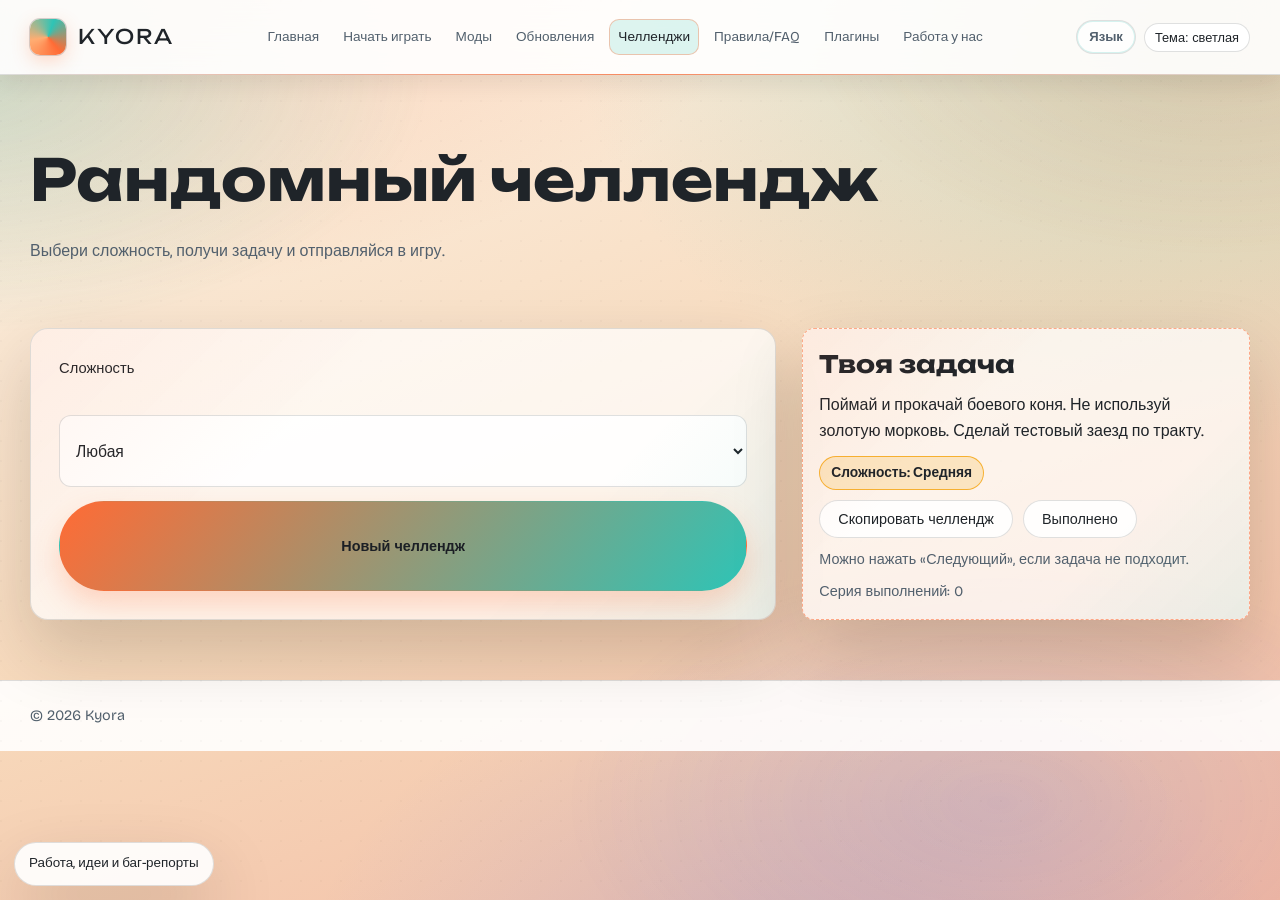
==== commit 122e09c9: "style upgarde" ====
--- a/challenges.html
+++ b/challenges.html
@@ -5,18 +5,24 @@
   <meta name="viewport" content="width=device-width, initial-scale=1.0">
   <title>Kyora — Рандомные челленджи</title>
   <meta name="description" content="Генератор челленджей для игроков Kyora: рандомные цели с разной сложностью без серверных наград.">
+  <meta name="robots" content="index, follow">
+  <meta name="referrer" content="strict-origin-when-cross-origin">
+  <meta name="theme-color" content="#f7d9bb">
+  <link rel="canonical" href="https://slimefrozik.github.io/kyora/challenges.html">
   <meta property="og:type" content="website">
   <meta property="og:title" content="Kyora — Рандомные челленджи">
   <meta property="og:description" content="Генератор челленджей для игроков Kyora: рандомные цели с разной сложностью без серверных наград.">
-  <meta property="og:image" content="assets/og-cover.svg">
+  <meta property="og:url" content="https://slimefrozik.github.io/kyora/challenges.html">
+  <meta property="og:site_name" content="Kyora">
+  <meta property="og:image" content="https://slimefrozik.github.io/kyora/assets/og-cover.svg">
   <meta property="twitter:card" content="summary_large_image">
   <meta property="twitter:title" content="Kyora — Рандомные челленджи">
   <meta property="twitter:description" content="Генератор челленджей для игроков Kyora: рандомные цели с разной сложностью без серверных наград.">
-  <meta property="twitter:image" content="assets/og-cover.svg">
+  <meta property="twitter:image" content="https://slimefrozik.github.io/kyora/assets/og-cover.svg">
   <link rel="icon" href="assets/favicon.svg" type="image/svg+xml">
   <link rel="preconnect" href="https://fonts.googleapis.com">
   <link rel="preconnect" href="https://fonts.gstatic.com" crossorigin>
-  <link href="https://fonts.googleapis.com/css2?family=Literata:wght@400;500;600;700&family=Uncial+Antiqua&display=swap" rel="stylesheet">
+  <link href="https://fonts.googleapis.com/css2?family=Bricolage+Grotesque:wght@300;400;500;600;700&family=Unbounded:wght@400;600;800&display=swap" rel="stylesheet">
   <link rel="stylesheet" href="assets/styles.css">
   <script src="data/telegram-config.js" defer></script>
   <script src="assets/app.js" defer></script>
@@ -44,6 +50,7 @@
             <button type="button" data-lang-switch="kk"><span class="flag">&#127472;&#127487;</span><span>KZ</span></button>
           </div>
         </div>
+                <button class="pill-btn is-compact theme-toggle" type="button" data-theme-toggle data-i18n="common.themeLight">Тема: светлая</button>
         <a class="pill-btn primary" href="index.html#apply-section" data-i18n="common.apply">Подать заявку</a>
         <a class="pill-btn" data-discord-link target="_blank" rel="noopener noreferrer" data-i18n="common.discord">Discord (скоро)</a>
       </div>
@@ -90,11 +97,11 @@
     </section>
   </main>
 
-  <footer class="site-footer">
-    <div class="container footer-inner">
-      <span>© 2026 Kyora</span>
-    </div>
-  </footer>
+  <footer class="site-footer">
+    <div class="container footer-inner">
+      <span>© 2026 Kyora</span>
+    </div>
+  </footer>
 
   <div class="toast" id="toast" role="status" aria-live="polite"></div>
 </body>
@@ -113,3 +120,5 @@
 
 
 
+
+
--- a/assets/styles.css
+++ b/assets/styles.css
@@ -1,20 +1,63 @@
-:root {
-  --bg-1: #0e1317;
-  --bg-2: #1f2a24;
-  --bg-3: #2a1f14;
-  --paper: #f4eddc;
-  --ink: #1d1b19;
-  --text: #f0e7d4;
-  --text-muted: #d6c7ac;
-  --accent: #d6a14f;
-  --accent-2: #b64932;
-  --line: rgba(240, 220, 184, 0.2);
-  --card: rgba(18, 24, 22, 0.78);
-  --ok: #7bc47f;
-  --warn: #f1be6e;
+﻿:root {
+  color-scheme: light;
+  --bg-1: #fdf4e8;
+  --bg-2: #f7d9bb;
+  --bg-3: #f2b7a1;
+  --paper: #fff7ef;
+  --ink: #1b1f25;
+  --text: #1f2429;
+  --text-muted: #52606d;
+  --accent: #ff6b35;
+  --accent-2: #2ec4b6;
+  --line: rgba(31, 35, 41, 0.14);
+  --card: rgba(255, 255, 255, 0.72);
+  --ok: #2bbd8c;
+  --warn: #f59f00;
   --max-width: 1220px;
   --radius: 18px;
-  --shadow: 0 14px 36px rgba(0, 0, 0, 0.35);
+  --shadow: 0 30px 70px rgba(27, 17, 6, 0.18);
+  --surface: rgba(255, 255, 255, 0.72);
+  --surface-strong: rgba(255, 255, 255, 0.9);
+  --surface-muted: rgba(255, 255, 255, 0.55);
+  --surface-solid: #ffffff;
+  --glow-1: rgba(255, 107, 53, 0.25);
+  --glow-2: rgba(46, 196, 182, 0.22);
+  --glow-3: rgba(47, 107, 255, 0.16);
+  --aurora-1: rgba(46, 196, 182, 0.38);
+  --aurora-2: rgba(255, 107, 53, 0.3);
+  --aurora-3: rgba(47, 107, 255, 0.22);
+  --dot-color: rgba(31, 35, 41, 0.12);
+  --font-body: "Bricolage Grotesque", "Segoe UI", sans-serif;
+  --font-display: "Unbounded", "Arial Black", sans-serif;
+}
+
+:root[data-theme="dark"] {
+  color-scheme: dark;
+  --bg-1: #0b0f14;
+  --bg-2: #111826;
+  --bg-3: #152133;
+  --paper: #f8f2e8;
+  --ink: #0c0f14;
+  --text: #f5f1ea;
+  --text-muted: #b9c3cf;
+  --accent: #ff7a2f;
+  --accent-2: #2dd4bf;
+  --line: rgba(255, 255, 255, 0.1);
+  --card: rgba(12, 16, 22, 0.78);
+  --ok: #2dd4bf;
+  --warn: #f7b955;
+  --shadow: 0 34px 80px rgba(0, 0, 0, 0.5);
+  --surface: rgba(14, 18, 26, 0.78);
+  --surface-strong: rgba(12, 16, 22, 0.92);
+  --surface-muted: rgba(16, 20, 28, 0.6);
+  --surface-solid: #0f131a;
+  --glow-1: rgba(255, 122, 47, 0.18);
+  --glow-2: rgba(45, 212, 191, 0.2);
+  --glow-3: rgba(99, 102, 241, 0.2);
+  --aurora-1: rgba(45, 212, 191, 0.3);
+  --aurora-2: rgba(255, 122, 47, 0.24);
+  --aurora-3: rgba(99, 102, 241, 0.26);
+  --dot-color: rgba(255, 255, 255, 0.08);
 }
 
 * {
@@ -28,12 +71,13 @@
 body {
   margin: 0;
   color: var(--text);
-  font-family: "Literata", "Times New Roman", serif;
-  line-height: 1.55;
+  font-family: var(--font-body);
+  line-height: 1.62;
   background:
-    radial-gradient(1300px 680px at 7% -10%, rgba(182, 73, 50, 0.24), transparent 60%),
-    radial-gradient(1200px 700px at 95% 0%, rgba(214, 161, 79, 0.21), transparent 65%),
-    linear-gradient(160deg, var(--bg-1) 0%, var(--bg-2) 54%, var(--bg-3) 100%);
+    radial-gradient(1200px 640px at 6% -10%, var(--glow-1), transparent 60%),
+    radial-gradient(980px 700px at 92% 2%, var(--glow-2), transparent 62%),
+    radial-gradient(760px 520px at 62% 110%, var(--glow-3), transparent 65%),
+    linear-gradient(160deg, var(--bg-1) 0%, var(--bg-2) 52%, var(--bg-3) 100%);
   min-height: 100vh;
 }
 
@@ -42,11 +86,9 @@
   position: fixed;
   inset: 0;
   pointer-events: none;
-  opacity: 0.03;
-  background-image:
-    linear-gradient(0deg, transparent 24%, rgba(255, 255, 255, 0.15) 25%, transparent 26%),
-    linear-gradient(90deg, transparent 24%, rgba(255, 255, 255, 0.1) 25%, transparent 26%);
-  background-size: 28px 28px;
+  opacity: 0.2;
+  background-image: radial-gradient(circle at 1px 1px, var(--dot-color) 1px, transparent 0);
+  background-size: 20px 20px;
 }
 
 body::after {
@@ -55,17 +97,17 @@
   inset: -20%;
   pointer-events: none;
   z-index: -1;
-  opacity: 0.45;
+  opacity: 0.6;
   background:
-    radial-gradient(40% 35% at 20% 30%, rgba(182, 73, 50, 0.35), transparent 70%),
-    radial-gradient(35% 30% at 82% 18%, rgba(214, 161, 79, 0.28), transparent 74%),
-    radial-gradient(38% 28% at 68% 78%, rgba(80, 134, 128, 0.18), transparent 72%);
+    radial-gradient(38% 30% at 12% 20%, var(--aurora-1), transparent 70%),
+    radial-gradient(32% 26% at 82% 16%, var(--aurora-2), transparent 72%),
+    radial-gradient(34% 28% at 70% 78%, var(--aurora-3), transparent 72%);
   animation: auroraDrift 18s ease-in-out infinite alternate;
 }
 
 @keyframes auroraDrift {
-  from { transform: translate3d(-1.5%, -1.2%, 0) scale(1); }
-  to { transform: translate3d(1.5%, 1.2%, 0) scale(1.05); }
+  from { transform: translate3d(-1.4%, -1.2%, 0) scale(1); }
+  to { transform: translate3d(1.6%, 1.4%, 0) scale(1.04); }
 }
 
 img {
@@ -86,9 +128,10 @@
   position: sticky;
   top: 0;
   z-index: 50;
-  backdrop-filter: blur(8px);
-  background: rgba(10, 14, 16, 0.72);
+  backdrop-filter: blur(18px);
+  background: var(--surface-strong);
   border-bottom: 1px solid var(--line);
+  box-shadow: 0 8px 22px rgba(22, 18, 8, 0.08);
 }
 
 .site-header::after {
@@ -99,7 +142,7 @@
   bottom: -1px;
   height: 1px;
   pointer-events: none;
-  background: linear-gradient(90deg, transparent, rgba(214, 161, 79, 0.8), transparent);
+  background: linear-gradient(90deg, transparent, rgba(255, 107, 53, 0.75), transparent);
 }
 
 .topbar {
@@ -107,7 +150,7 @@
   align-items: center;
   justify-content: space-between;
   gap: 12px;
-  min-height: 72px;
+  min-height: 74px;
   flex-wrap: wrap;
 }
 
@@ -122,14 +165,14 @@
   width: 36px;
   height: 36px;
   border-radius: 10px;
-  background: linear-gradient(135deg, var(--accent), var(--accent-2));
-  box-shadow: 0 0 0 2px rgba(0, 0, 0, 0.35), 0 0 30px rgba(182, 73, 50, 0.35);
+  background: conic-gradient(from 140deg, var(--accent), #ffad72, var(--accent-2), var(--accent));
+  box-shadow: 0 6px 18px rgba(255, 107, 53, 0.25), 0 0 0 1px rgba(31, 35, 41, 0.18);
 }
 
 .brand-text {
-  font-family: "Uncial Antiqua", serif;
-  font-size: 1.18rem;
-  letter-spacing: 0.06em;
+  font-family: var(--font-display);
+  font-size: 1.26rem;
+  letter-spacing: 0.1em;
   text-transform: uppercase;
 }
 
@@ -145,20 +188,21 @@
   overflow: visible;
 }
 
-
 .main-nav a {
   text-decoration: none;
   color: var(--text-muted);
-  font-size: 0.9rem;
-  padding: 8px 9px;
+  font-size: 0.86rem;
+  padding: 8px 10px;
   border-radius: 10px;
   transition: 180ms ease;
+  border: 1px solid transparent;
 }
 
 .main-nav a:hover,
 .main-nav a[aria-current="page"] {
   color: var(--text);
-  background: rgba(214, 161, 79, 0.17);
+  background: rgba(46, 196, 182, 0.16);
+  border-color: rgba(255, 107, 53, 0.35);
 }
 
 .actions {
@@ -183,7 +227,7 @@
 
 .lang-toggle {
   border: 1px solid var(--line);
-  background: rgba(17, 23, 21, 0.7);
+  background: var(--surface);
   color: var(--text-muted);
   padding: 8px 12px;
   border-radius: 999px;
@@ -191,12 +235,12 @@
   font-size: 0.82rem;
   font-weight: 600;
   cursor: pointer;
-  box-shadow: inset 0 0 0 1px rgba(214, 161, 79, 0.2);
+  box-shadow: inset 0 0 0 1px rgba(46, 196, 182, 0.2);
 }
 
 .lang-menu.is-open .lang-toggle {
-  color: #1f1610;
-  background: linear-gradient(90deg, var(--accent), #f2cb89);
+  color: var(--ink);
+  background: linear-gradient(90deg, var(--accent), var(--accent-2));
 }
 
 .lang-options {
@@ -208,7 +252,7 @@
   padding: 8px;
   border-radius: 14px;
   border: 1px solid var(--line);
-  background: rgba(10, 14, 16, 0.92);
+  background: var(--surface-solid);
   box-shadow: var(--shadow);
   opacity: 0;
   transform: translateY(-6px);
@@ -243,8 +287,8 @@
 }
 
 .lang-options button.active {
-  color: #1f1610;
-  background: linear-gradient(90deg, var(--accent), #f2cb89);
+  color: var(--ink);
+  background: linear-gradient(90deg, var(--accent), var(--accent-2));
 }
 
 .lang-options .flag {
@@ -254,26 +298,30 @@
 
 .pill-btn {
   border: 1px solid var(--line);
-  background: rgba(20, 28, 26, 0.75);
+  background: var(--surface-strong);
   color: var(--text);
   border-radius: 999px;
-  padding: 10px 16px;
+  padding: 10px 18px;
   text-decoration: none;
-  font-size: 0.88rem;
+  font-size: 0.9rem;
   cursor: pointer;
+  transition: 180ms ease;
 }
 
 .pill-btn:hover {
-  border-color: rgba(214, 161, 79, 0.75);
+  border-color: rgba(255, 107, 53, 0.7);
+  box-shadow: 0 12px 28px rgba(27, 17, 6, 0.2);
+  transform: translateY(-1px);
 }
 
 .pill-btn.primary {
-  background: linear-gradient(130deg, var(--accent-2), var(--accent));
+  background: linear-gradient(130deg, var(--accent), var(--accent-2));
   border-color: transparent;
-  color: #20150e;
+  color: var(--ink);
   font-weight: 700;
   position: relative;
   overflow: hidden;
+  box-shadow: 0 14px 30px rgba(255, 107, 53, 0.25);
 }
 
 .pill-btn.primary::after {
@@ -281,7 +329,7 @@
   position: absolute;
   inset: 0;
   transform: translateX(-110%);
-  background: linear-gradient(102deg, transparent 35%, rgba(255, 255, 255, 0.45) 50%, transparent 65%);
+  background: linear-gradient(102deg, transparent 35%, rgba(255, 255, 255, 0.5) 50%, transparent 65%);
 }
 
 .pill-btn.primary:hover::after {
@@ -300,12 +348,12 @@
 }
 
 .hero {
-  padding: 80px 0 46px;
+  padding: 92px 0 58px;
 }
 
 .hero-grid {
   display: grid;
-  grid-template-columns: 1.2fr 0.8fr;
+  grid-template-columns: 1.25fr 0.75fr;
   gap: 26px;
   align-items: stretch;
 }
@@ -314,7 +362,7 @@
   background: var(--card);
   border: 1px solid var(--line);
   border-radius: var(--radius);
-  padding: 24px;
+  padding: 28px;
   box-shadow: var(--shadow);
   position: relative;
   overflow: clip;
@@ -325,13 +373,13 @@
   position: absolute;
   inset: 0;
   pointer-events: none;
-  background: linear-gradient(130deg, rgba(214, 161, 79, 0.1), transparent 35%, transparent 70%, rgba(182, 73, 50, 0.1));
-  opacity: 0.45;
+  background: linear-gradient(135deg, rgba(255, 107, 53, 0.14), transparent 35%, transparent 70%, rgba(46, 196, 182, 0.16));
+  opacity: 0.55;
   transition: opacity 260ms ease;
 }
 
 .panel:hover::before {
-  opacity: 0.7;
+  opacity: 0.8;
 }
 
 .react-spotlight-badge {
@@ -339,15 +387,15 @@
   display: inline-flex;
   padding: 4px 10px;
   border-radius: 999px;
-  border: 1px solid rgba(214, 161, 79, 0.5);
+  border: 1px solid rgba(255, 107, 53, 0.5);
   color: var(--text-muted);
   font-size: 0.82rem;
 }
 
 .react-spotlight-title {
   margin: 0 0 8px;
-  font-family: "Uncial Antiqua", serif;
-  font-size: clamp(1.5rem, 3.8vw, 2.3rem);
+  font-family: var(--font-display);
+  font-size: clamp(1.7rem, 3.9vw, 2.6rem);
 }
 
 .react-spotlight-subtitle {
@@ -363,8 +411,8 @@
 }
 
 .react-spotlight-tabs button {
-  border: 1px solid var(--line);
-  background: rgba(20, 28, 26, 0.62);
+  border: 1px solid rgba(255, 107, 53, 0.32);
+  background: var(--surface-strong);
   color: var(--text);
   border-radius: 999px;
   padding: 8px 12px;
@@ -373,8 +421,8 @@
 }
 
 .react-spotlight-tabs button.is-active {
-  border-color: rgba(214, 161, 79, 0.85);
-  background: rgba(214, 161, 79, 0.2);
+  border-color: rgba(255, 107, 53, 0.85);
+  background: rgba(46, 196, 182, 0.18);
 }
 
 .react-spotlight-points {
@@ -391,17 +439,17 @@
   text-decoration: none;
   border-radius: 12px;
   padding: 10px 14px;
-  color: #24170f;
+  color: var(--ink);
   font-weight: 700;
-  background: linear-gradient(130deg, var(--accent-2), var(--accent));
+  background: linear-gradient(130deg, var(--accent), var(--accent-2));
 }
 
 .crest {
-  font-family: "Uncial Antiqua", serif;
-  font-size: clamp(2rem, 5.3vw, 4rem);
-  line-height: 1.1;
-  margin: 0 0 14px;
-  letter-spacing: 0.03em;
+  font-family: var(--font-display);
+  font-size: clamp(2.5rem, 5.5vw, 4.6rem);
+  line-height: 1.04;
+  margin: 0 0 16px;
+  letter-spacing: 0.02em;
 }
 
 .subtitle {
@@ -422,7 +470,7 @@
   padding: 10px 12px;
   border: 1px solid var(--line);
   border-radius: 12px;
-  background: rgba(10, 15, 14, 0.5);
+  background: var(--surface-muted);
   font-size: 0.92rem;
 }
 
@@ -441,15 +489,15 @@
 }
 
 .section {
-  padding: 30px 0 10px;
+  padding: 38px 0 14px;
 }
 
 .section-title {
   margin: 0 0 14px;
-  font-family: "Uncial Antiqua", serif;
-  font-size: clamp(1.5rem, 3.2vw, 2.2rem);
+  font-family: var(--font-display);
+  font-size: clamp(1.8rem, 3.3vw, 2.5rem);
   position: relative;
-  padding-bottom: 8px;
+  padding-bottom: 12px;
 }
 
 .section-title::after {
@@ -457,14 +505,14 @@
   position: absolute;
   left: 0;
   bottom: 0;
-  width: 74px;
+  width: 78px;
   height: 2px;
-  background: linear-gradient(90deg, var(--accent-2), var(--accent));
+  background: linear-gradient(90deg, var(--accent), var(--accent-2));
   border-radius: 999px;
 }
 
 .section-subtitle {
-  margin: 0 0 22px;
+  margin: 0 0 24px;
   color: var(--text-muted);
 }
 
@@ -476,26 +524,26 @@
 }
 
 .card {
-  background: var(--card);
+  background: var(--surface);
   border: 1px solid var(--line);
   border-radius: 16px;
-  padding: 18px;
+  padding: 22px;
   box-shadow: var(--shadow);
   transition: transform 220ms ease, border-color 220ms ease, box-shadow 220ms ease;
 }
 
 .card:hover {
-  transform: translateY(-3px);
-  border-color: rgba(214, 161, 79, 0.65);
-  box-shadow: 0 14px 34px rgba(0, 0, 0, 0.4), 0 0 0 1px rgba(214, 161, 79, 0.18) inset;
+  transform: translateY(-4px);
+  border-color: rgba(255, 107, 53, 0.65);
+  box-shadow: 0 18px 46px rgba(27, 17, 6, 0.22), 0 0 0 1px rgba(255, 107, 53, 0.18) inset;
 }
 
 .card h3,
 .card h4 {
   margin-top: 0;
   margin-bottom: 10px;
-  font-family: "Uncial Antiqua", serif;
-  font-size: 1.1rem;
+  font-family: var(--font-display);
+  font-size: 1.16rem;
 }
 
 .card p {
@@ -517,14 +565,14 @@
   border-radius: 14px;
   overflow: hidden;
   border: 1px solid var(--line);
-  background: rgba(0, 0, 0, 0.25);
+  background: var(--surface-muted);
   transition: transform 240ms ease, border-color 240ms ease, box-shadow 240ms ease;
 }
 
 .gallery figure:hover {
   transform: translateY(-3px);
-  border-color: rgba(214, 161, 79, 0.76);
-  box-shadow: 0 16px 36px rgba(0, 0, 0, 0.5);
+  border-color: rgba(255, 107, 53, 0.7);
+  box-shadow: 0 18px 40px rgba(27, 17, 6, 0.25);
 }
 
 .gallery img {
@@ -544,11 +592,11 @@
   right: 0;
   bottom: 0;
   font-size: 0.88rem;
-  color: #f6eedf;
+  color: #ffffff;
   padding: 14px 12px 10px;
   border-top: 0;
-  background: linear-gradient(to top, rgba(5, 8, 8, 0.9), rgba(5, 8, 8, 0));
-  text-shadow: 0 2px 8px rgba(0, 0, 0, 0.75);
+  background: linear-gradient(to top, rgba(19, 23, 28, 0.8), rgba(19, 23, 28, 0));
+  text-shadow: 0 2px 8px rgba(0, 0, 0, 0.55);
 }
 
 .gallery .shot-1 {
@@ -580,7 +628,7 @@
   align-items: center;
   justify-content: center;
   padding: 18px;
-  background: rgba(3, 5, 7, 0.84);
+  background: rgba(16, 18, 22, 0.82);
   backdrop-filter: blur(6px);
 }
 
@@ -603,8 +651,8 @@
   right: 14px;
   border: 1px solid var(--line);
   border-radius: 999px;
-  background: rgba(16, 22, 22, 0.86);
-  color: var(--text);
+  background: var(--surface-strong);
+  color: var(--ink);
   width: 40px;
   height: 40px;
   font-size: 1.2rem;
@@ -630,7 +678,7 @@
   border: 1px solid var(--line);
   border-radius: 12px;
   padding: 12px 12px;
-  background: rgba(11, 15, 16, 0.75);
+  background: var(--surface-strong);
   color: var(--text);
   font-family: inherit;
   font-size: 0.98rem;
@@ -643,7 +691,7 @@
 
 textarea[readonly] {
   min-height: 145px;
-  background: rgba(12, 17, 16, 0.88);
+  background: var(--surface-strong);
 }
 
 .field-full {
@@ -670,7 +718,7 @@
   font-size: 0.78rem;
   border: 1px solid var(--line);
   color: var(--text-muted);
-  background: rgba(255, 255, 255, 0.03);
+  background: var(--surface-muted);
 }
 
 .tag-row {
@@ -686,13 +734,13 @@
 }
 
 .page-intro {
-  padding: 52px 0 22px;
+  padding: 58px 0 26px;
 }
 
 .page-intro h1 {
   margin: 0 0 12px;
-  font-family: "Uncial Antiqua", serif;
-  font-size: clamp(2rem, 5vw, 3.2rem);
+  font-family: var(--font-display);
+  font-size: clamp(2.4rem, 5.2vw, 3.6rem);
 }
 
 .page-intro p {
@@ -719,18 +767,18 @@
   justify-content: center;
   gap: 8px;
   border-radius: 12px;
-  border: 1px solid var(--line);
+  border: 1px solid rgba(46, 196, 182, 0.4);
   text-decoration: none;
   color: var(--text);
-  background: rgba(214, 161, 79, 0.1);
+  background: rgba(46, 196, 182, 0.18);
   padding: 10px 12px;
   margin-top: 12px;
   font-size: 0.92rem;
 }
 
 .link-btn:hover {
-  border-color: rgba(214, 161, 79, 0.85);
-  background: rgba(214, 161, 79, 0.2);
+  border-color: rgba(255, 107, 53, 0.65);
+  background: rgba(46, 196, 182, 0.26);
 }
 
 .timeline {
@@ -748,7 +796,7 @@
   position: absolute;
   inset: 0 auto 0 0;
   width: 4px;
-  background: linear-gradient(to bottom, var(--accent-2), var(--accent));
+  background: linear-gradient(to bottom, var(--accent), var(--accent-2));
 }
 
 .challenge-box {
@@ -770,15 +818,15 @@
 }
 
 .challenge-result {
-  border: 1px dashed rgba(214, 161, 79, 0.6);
+  border: 1px dashed rgba(255, 107, 53, 0.55);
   border-radius: 12px;
   padding: 16px;
-  background: rgba(9, 14, 15, 0.55);
+  background: var(--surface);
 }
 
 .challenge-title {
   margin: 0 0 8px;
-  font-family: "Uncial Antiqua", serif;
+  font-family: var(--font-display);
 }
 
 .challenge-text {
@@ -793,25 +841,25 @@
   margin: 12px 0 10px;
   padding: 5px 11px;
   border-radius: 999px;
-  border: 1px solid rgba(214, 161, 79, 0.55);
-  background: rgba(214, 161, 79, 0.12);
+  border: 1px solid rgba(255, 107, 53, 0.55);
+  background: rgba(255, 107, 53, 0.18);
   color: var(--text);
   font-weight: 600;
 }
 
 .challenge-badge.is-easy {
-  border-color: rgba(123, 196, 127, 0.7);
-  background: rgba(123, 196, 127, 0.16);
+  border-color: rgba(43, 189, 140, 0.7);
+  background: rgba(43, 189, 140, 0.18);
 }
 
 .challenge-badge.is-medium {
-  border-color: rgba(214, 161, 79, 0.7);
-  background: rgba(214, 161, 79, 0.16);
+  border-color: rgba(245, 159, 0, 0.75);
+  background: rgba(245, 159, 0, 0.18);
 }
 
 .challenge-badge.is-hard {
-  border-color: rgba(182, 73, 50, 0.8);
-  background: rgba(182, 73, 50, 0.2);
+  border-color: rgba(231, 76, 60, 0.75);
+  background: rgba(231, 76, 60, 0.18);
 }
 
 .challenge-note {
@@ -836,7 +884,7 @@
 details {
   border: 1px solid var(--line);
   border-radius: 12px;
-  background: rgba(12, 17, 16, 0.65);
+  background: var(--surface);
   padding: 10px 14px;
 }
 
@@ -859,25 +907,25 @@
   width: 100%;
   border-collapse: collapse;
   min-width: 760px;
-  background: rgba(9, 13, 12, 0.65);
+  background: var(--surface);
 }
 
 th,
 td {
   padding: 12px;
-  border-bottom: 1px solid var(--line);
+  border-bottom: 1px solid rgba(255, 107, 53, 0.22);
   text-align: left;
   font-size: 0.92rem;
 }
 
 th {
-  font-family: "Uncial Antiqua", serif;
-  color: var(--text-muted);
-  background: rgba(255, 255, 255, 0.03);
+  font-family: var(--font-display);
+  color: var(--text-muted);
+  background: var(--surface-muted);
 }
 
 tr:hover td {
-  background: rgba(214, 161, 79, 0.08);
+  background: rgba(46, 196, 182, 0.14);
 }
 
 .empty-state {
@@ -887,9 +935,9 @@
 }
 
 .site-footer {
-  margin-top: 42px;
+  margin-top: 46px;
   border-top: 1px solid var(--line);
-  background: rgba(9, 13, 12, 0.7);
+  background: var(--surface-strong);
 }
 
 .footer-inner {
@@ -912,7 +960,7 @@
   max-width: min(420px, calc(100% - 32px));
   border: 1px solid var(--line);
   border-radius: 12px;
-  background: rgba(16, 23, 20, 0.95);
+  background: var(--surface-strong);
   color: var(--text);
   padding: 12px 14px;
   box-shadow: var(--shadow);
@@ -927,7 +975,6 @@
   opacity: 1;
 }
 
-
 .feedback-fab {
   position: fixed;
   left: 14px;
@@ -938,7 +985,7 @@
   border: 1px solid var(--line);
   border-radius: 999px;
   padding: 10px 14px;
-  background: rgba(10, 14, 15, 0.9);
+  background: var(--surface-strong);
   color: var(--text);
   text-decoration: none;
   font-size: 0.84rem;
@@ -946,7 +993,7 @@
 }
 
 .feedback-fab:hover {
-  border-color: rgba(214, 161, 79, 0.8);
+  border-color: rgba(255, 107, 53, 0.8);
 }
 
 .reveal {
@@ -956,8 +1003,8 @@
 
 .js-enabled .reveal {
   opacity: 0;
-  transform: translateY(18px);
-  transition: 380ms ease;
+  transform: translateY(20px);
+  transition: 420ms ease;
 }
 
 .js-enabled .reveal.visible {
@@ -998,6 +1045,7 @@
     width: 100%;
     justify-content: flex-start;
   }
+
   .hero-grid,
   .feature-grid,
   .card-grid,
@@ -1022,7 +1070,6 @@
   }
 }
 
-
 @media (max-width: 760px) {
   main {
     padding-bottom: 74px;
@@ -1034,7 +1081,7 @@
   }
 
   .hero {
-    padding-top: 46px;
+    padding-top: 50px;
   }
 
   .hero-grid,
@@ -1075,19 +1122,17 @@
     display: none;
   }
 
-  .feedback-fab {
-    left: 8px;
-    bottom: calc(8px + env(safe-area-inset-bottom, 0px));
-    padding: 8px 11px;
-    font-size: 0.8rem;
-  }
+  .feedback-fab {
+    left: 8px;
+    bottom: calc(8px + env(safe-area-inset-bottom, 0px));
+    padding: 8px 11px;
+    font-size: 0.8rem;
+  }
 
   .footer-inner {
     align-items: flex-start;
   }
-
-}
-
+}
 
 @media (prefers-reduced-motion: reduce) {
   *, *::before, *::after {
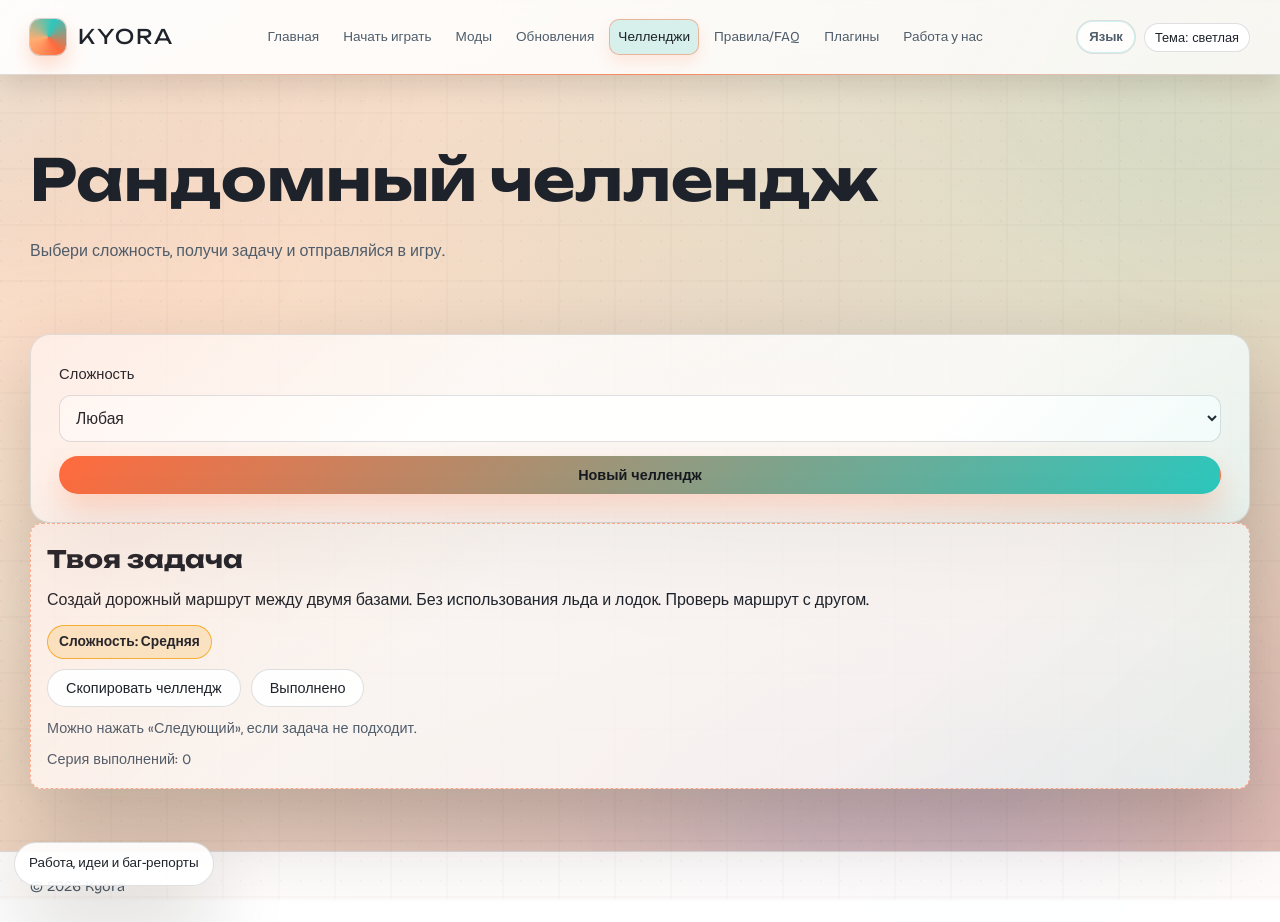
==== commit 5d0f855c: "copper style ++ idk, really" ====
--- a/challenges.html
+++ b/challenges.html
@@ -22,9 +22,10 @@
   <link rel="icon" href="assets/favicon.svg" type="image/svg+xml">
   <link rel="preconnect" href="https://fonts.googleapis.com">
   <link rel="preconnect" href="https://fonts.gstatic.com" crossorigin>
-  <link href="https://fonts.googleapis.com/css2?family=Bricolage+Grotesque:wght@300;400;500;600;700&family=Unbounded:wght@400;600;800&display=swap" rel="stylesheet">
-  <link rel="stylesheet" href="assets/styles.css">
-  <script src="data/telegram-config.js" defer></script>
+  <link href="https://fonts.googleapis.com/css2?family=Bricolage+Grotesque:wght@300;400;500;600;700&family=Unbounded:wght@400;600;800&display=swap" rel="stylesheet">
+  <link rel="stylesheet" href="assets/styles.css">
+  <link rel="manifest" href="manifest.webmanifest">
+  <script src="data/telegram-config.js" defer></script>
   <script src="assets/app.js" defer></script>
 </head>
 <body data-page="challenges">
--- a/assets/styles.css
+++ b/assets/styles.css
@@ -1,122 +1,183 @@
 ﻿:root {
   color-scheme: light;
-  --bg-1: #fdf4e8;
-  --bg-2: #f7d9bb;
-  --bg-3: #f2b7a1;
-  --paper: #fff7ef;
-  --ink: #1b1f25;
-  --text: #1f2429;
-  --text-muted: #52606d;
-  --accent: #ff6b35;
-  --accent-2: #2ec4b6;
-  --line: rgba(31, 35, 41, 0.14);
-  --card: rgba(255, 255, 255, 0.72);
-  --ok: #2bbd8c;
-  --warn: #f59f00;
+  --bg-1: #fff6ea;
+  --bg-2: #f5ddc4;
+  --bg-3: #f1c2a9;
+  --paper: #fff7f0;
+  --ink: #161a20;
+  --text: #1e232b;
+  --text-muted: #4f5d6b;
+  --accent: #ff6a3d;
+  --accent-2: #2cc7bd;
+  --line: rgba(26, 30, 36, 0.14);
+  --card: rgba(255, 255, 255, 0.8);
+  --ok: #26c28f;
+  --warn: #f29f05;
   --max-width: 1220px;
-  --radius: 18px;
-  --shadow: 0 30px 70px rgba(27, 17, 6, 0.18);
-  --surface: rgba(255, 255, 255, 0.72);
-  --surface-strong: rgba(255, 255, 255, 0.9);
-  --surface-muted: rgba(255, 255, 255, 0.55);
+  --radius: 20px;
+  --shadow: 0 34px 80px rgba(27, 16, 6, 0.22);
+  --surface: rgba(255, 255, 255, 0.76);
+  --surface-strong: rgba(255, 255, 255, 0.92);
+  --surface-muted: rgba(255, 255, 255, 0.6);
   --surface-solid: #ffffff;
-  --glow-1: rgba(255, 107, 53, 0.25);
-  --glow-2: rgba(46, 196, 182, 0.22);
-  --glow-3: rgba(47, 107, 255, 0.16);
-  --aurora-1: rgba(46, 196, 182, 0.38);
-  --aurora-2: rgba(255, 107, 53, 0.3);
-  --aurora-3: rgba(47, 107, 255, 0.22);
-  --dot-color: rgba(31, 35, 41, 0.12);
-  --font-body: "Bricolage Grotesque", "Segoe UI", sans-serif;
-  --font-display: "Unbounded", "Arial Black", sans-serif;
-}
-
-:root[data-theme="dark"] {
-  color-scheme: dark;
-  --bg-1: #0b0f14;
-  --bg-2: #111826;
-  --bg-3: #152133;
-  --paper: #f8f2e8;
-  --ink: #0c0f14;
-  --text: #f5f1ea;
-  --text-muted: #b9c3cf;
-  --accent: #ff7a2f;
-  --accent-2: #2dd4bf;
-  --line: rgba(255, 255, 255, 0.1);
-  --card: rgba(12, 16, 22, 0.78);
-  --ok: #2dd4bf;
-  --warn: #f7b955;
-  --shadow: 0 34px 80px rgba(0, 0, 0, 0.5);
-  --surface: rgba(14, 18, 26, 0.78);
-  --surface-strong: rgba(12, 16, 22, 0.92);
-  --surface-muted: rgba(16, 20, 28, 0.6);
-  --surface-solid: #0f131a;
-  --glow-1: rgba(255, 122, 47, 0.18);
-  --glow-2: rgba(45, 212, 191, 0.2);
-  --glow-3: rgba(99, 102, 241, 0.2);
-  --aurora-1: rgba(45, 212, 191, 0.3);
-  --aurora-2: rgba(255, 122, 47, 0.24);
-  --aurora-3: rgba(99, 102, 241, 0.26);
-  --dot-color: rgba(255, 255, 255, 0.08);
-}
+  --glow-1: rgba(255, 106, 61, 0.16);
+  --glow-2: rgba(44, 199, 189, 0.14);
+  --glow-3: rgba(46, 89, 255, 0.12);
+  --aurora-1: rgba(44, 199, 189, 0.24);
+  --aurora-2: rgba(255, 106, 61, 0.18);
+  --aurora-3: rgba(46, 89, 255, 0.18);
+  --dot-color: rgba(26, 30, 36, 0.1);
+  --grid-color: rgba(26, 30, 36, 0.08);
+  --orb-1: rgba(255, 106, 61, 0.14);
+  --orb-2: rgba(44, 199, 189, 0.12);
+  --orb-3: rgba(46, 89, 255, 0.12);
+  --status-surface: rgba(255, 255, 255, 0.92);
+  --status-surface-strong: rgba(255, 255, 255, 0.98);
+  --focus-ring: rgba(46, 199, 189, 0.55);
+  --font-body: "Bricolage Grotesque", "Segoe UI", sans-serif;
+  --font-display: "Unbounded", "Arial Black", sans-serif;
+}
+
+:root[data-theme="dark"] {
+  color-scheme: dark;
+  --bg-1: #070a10;
+  --bg-2: #0b121d;
+  --bg-3: #0f1a29;
+  --paper: #f8f2e8;
+  --ink: #0c0f14;
+  --text: #f5f1ea;
+  --text-muted: #b9c3cf;
+  --accent: #ff7a2f;
+  --accent-2: #2dd4bf;
+  --line: rgba(255, 255, 255, 0.1);
+  --card: rgba(12, 16, 22, 0.78);
+  --ok: #2dd4bf;
+  --warn: #f7b955;
+  --shadow: 0 34px 80px rgba(0, 0, 0, 0.5);
+  --surface: rgba(14, 18, 26, 0.78);
+  --surface-strong: rgba(12, 16, 22, 0.92);
+  --surface-muted: rgba(16, 20, 28, 0.6);
+  --surface-solid: #0f131a;
+  --glow-1: rgba(255, 122, 47, 0.12);
+  --glow-2: rgba(45, 212, 191, 0.12);
+  --glow-3: rgba(99, 102, 241, 0.12);
+  --aurora-1: rgba(45, 212, 191, 0.2);
+  --aurora-2: rgba(255, 122, 47, 0.16);
+  --aurora-3: rgba(99, 102, 241, 0.18);
+  --dot-color: rgba(255, 255, 255, 0.08);
+  --grid-color: rgba(255, 255, 255, 0.05);
+  --orb-1: rgba(255, 122, 47, 0.12);
+  --orb-2: rgba(45, 212, 191, 0.1);
+  --orb-3: rgba(99, 102, 241, 0.12);
+  --status-surface: rgba(12, 16, 22, 0.92);
+  --status-surface-strong: rgba(14, 18, 26, 0.98);
+  --focus-ring: rgba(45, 212, 191, 0.6);
+}
+
 
 * {
   box-sizing: border-box;
 }
 
-html {
-  scroll-behavior: smooth;
-}
-
-body {
-  margin: 0;
-  color: var(--text);
-  font-family: var(--font-body);
-  line-height: 1.62;
-  background:
-    radial-gradient(1200px 640px at 6% -10%, var(--glow-1), transparent 60%),
-    radial-gradient(980px 700px at 92% 2%, var(--glow-2), transparent 62%),
-    radial-gradient(760px 520px at 62% 110%, var(--glow-3), transparent 65%),
-    linear-gradient(160deg, var(--bg-1) 0%, var(--bg-2) 52%, var(--bg-3) 100%);
-  min-height: 100vh;
-}
+html {
+  scroll-behavior: smooth;
+}
+
+html,
+body {
+  min-height: 100%;
+}
+
+body {
+  margin: 0;
+  color: var(--text);
+  font-family: var(--font-body);
+  line-height: 1.62;
+  position: relative;
+  isolation: isolate;
+  background:
+    radial-gradient(1600px 900px at 14% 6%, var(--glow-1), transparent 62%),
+    radial-gradient(1500px 980px at 88% 10%, var(--glow-2), transparent 64%),
+    radial-gradient(1500px 900px at 62% 92%, var(--glow-3), transparent 66%),
+    linear-gradient(160deg, var(--bg-1) 0%, var(--bg-2) 54%, var(--bg-3) 100%);
+  background-attachment: fixed;
+  min-height: 100vh;
+  overflow-x: hidden;
+}
 
 body::before {
   content: "";
   position: fixed;
   inset: 0;
   pointer-events: none;
-  opacity: 0.2;
-  background-image: radial-gradient(circle at 1px 1px, var(--dot-color) 1px, transparent 0);
-  background-size: 20px 20px;
-}
-
-body::after {
-  content: "";
-  position: fixed;
-  inset: -20%;
-  pointer-events: none;
-  z-index: -1;
-  opacity: 0.6;
-  background:
-    radial-gradient(38% 30% at 12% 20%, var(--aurora-1), transparent 70%),
-    radial-gradient(32% 26% at 82% 16%, var(--aurora-2), transparent 72%),
-    radial-gradient(34% 28% at 70% 78%, var(--aurora-3), transparent 72%);
-  animation: auroraDrift 18s ease-in-out infinite alternate;
-}
-
-@keyframes auroraDrift {
-  from { transform: translate3d(-1.4%, -1.2%, 0) scale(1); }
-  to { transform: translate3d(1.6%, 1.4%, 0) scale(1.04); }
-}
-
-img {
-  max-width: 100%;
-  display: block;
-}
+  opacity: 0.24;
+  background-image:
+    linear-gradient(0deg, transparent 96%, var(--grid-color) 96%),
+    linear-gradient(90deg, transparent 96%, var(--grid-color) 96%),
+    radial-gradient(circle at 1px 1px, var(--dot-color) 1px, transparent 0);
+  background-size: 56px 56px, 56px 56px, 20px 20px;
+}
+
+body::after {
+  content: "";
+  position: fixed;
+  inset: -20%;
+  pointer-events: none;
+  z-index: -1;
+  opacity: 0.35;
+  background:
+    radial-gradient(38% 30% at 12% 20%, var(--aurora-1), transparent 70%),
+    radial-gradient(32% 26% at 82% 16%, var(--aurora-2), transparent 72%),
+    radial-gradient(34% 28% at 70% 78%, var(--aurora-3), transparent 72%),
+    radial-gradient(420px 320px at 16% 32%, var(--orb-1), transparent 70%),
+    radial-gradient(420px 320px at 84% 26%, var(--orb-2), transparent 70%),
+    radial-gradient(520px 380px at 70% 82%, var(--orb-3), transparent 72%);
+  animation: auroraDrift 18s ease-in-out infinite alternate;
+}
+
+@keyframes auroraDrift {
+  from { transform: translate3d(-1.4%, -1.2%, 0) scale(1); }
+  to { transform: translate3d(1.6%, 1.4%, 0) scale(1.04); }
+}
+
+@keyframes edgeFloatUp {
+  0% { transform: translate3d(var(--x), 120vh, 0) scale(var(--scale)); opacity: 0; }
+  12% { opacity: var(--alpha); }
+  88% { opacity: var(--alpha); }
+  100% { transform: translate3d(var(--x), -120vh, 0) scale(var(--scale)); opacity: 0; }
+}
+
+@keyframes edgeFloatDown {
+  0% { transform: translate3d(var(--x), -120vh, 0) scale(var(--scale)); opacity: 0; }
+  12% { opacity: var(--alpha); }
+  88% { opacity: var(--alpha); }
+  100% { transform: translate3d(var(--x), 120vh, 0) scale(var(--scale)); opacity: 0; }
+}
+
+@keyframes galleryMarquee {
+  0% { transform: translateX(-50%); }
+  100% { transform: translateX(0); }
+}
+
+img {
+  max-width: 100%;
+  display: block;
+}
 
 a {
   color: inherit;
+  text-decoration-thickness: 0.08em;
+  text-underline-offset: 0.18em;
+}
+
+a:focus-visible,
+button:focus-visible,
+input:focus-visible,
+textarea:focus-visible,
+select:focus-visible,
+summary:focus-visible {
+  outline: 2px solid var(--focus-ring);
+  outline-offset: 2px;
 }
 
 .container {
@@ -129,9 +190,9 @@
   top: 0;
   z-index: 50;
   backdrop-filter: blur(18px);
-  background: var(--surface-strong);
+  background: linear-gradient(120deg, var(--surface-strong), var(--surface));
   border-bottom: 1px solid var(--line);
-  box-shadow: 0 8px 22px rgba(22, 18, 8, 0.08);
+  box-shadow: 0 10px 26px rgba(22, 18, 8, 0.12);
 }
 
 .site-header::after {
@@ -166,7 +227,7 @@
   height: 36px;
   border-radius: 10px;
   background: conic-gradient(from 140deg, var(--accent), #ffad72, var(--accent-2), var(--accent));
-  box-shadow: 0 6px 18px rgba(255, 107, 53, 0.25), 0 0 0 1px rgba(31, 35, 41, 0.18);
+  box-shadow: 0 10px 20px rgba(255, 107, 53, 0.25), 0 0 0 1px rgba(31, 35, 41, 0.18);
 }
 
 .brand-text {
@@ -201,8 +262,9 @@
 .main-nav a:hover,
 .main-nav a[aria-current="page"] {
   color: var(--text);
-  background: rgba(46, 196, 182, 0.16);
-  border-color: rgba(255, 107, 53, 0.35);
+  background: rgba(46, 196, 182, 0.18);
+  border-color: rgba(255, 107, 53, 0.45);
+  box-shadow: 0 8px 16px rgba(255, 107, 53, 0.12);
 }
 
 .actions {
@@ -235,7 +297,7 @@
   font-size: 0.82rem;
   font-weight: 600;
   cursor: pointer;
-  box-shadow: inset 0 0 0 1px rgba(46, 196, 182, 0.2);
+  box-shadow: inset 0 0 0 1px rgba(46, 196, 182, 0.22);
 }
 
 .lang-menu.is-open .lang-toggle {
@@ -306,11 +368,12 @@
   font-size: 0.9rem;
   cursor: pointer;
   transition: 180ms ease;
+  backdrop-filter: blur(10px);
 }
 
 .pill-btn:hover {
   border-color: rgba(255, 107, 53, 0.7);
-  box-shadow: 0 12px 28px rgba(27, 17, 6, 0.2);
+  box-shadow: 0 14px 32px rgba(27, 17, 6, 0.22);
   transform: translateY(-1px);
 }
 
@@ -347,15 +410,358 @@
   }
 }
 
-.hero {
-  padding: 92px 0 58px;
-}
-
-.hero-grid {
-  display: grid;
-  grid-template-columns: 1.25fr 0.75fr;
-  gap: 26px;
-  align-items: stretch;
+.hero {
+  padding: 78px 0 88px;
+}
+
+.hero--epic {
+  position: relative;
+  overflow: visible;
+  isolation: isolate;
+}
+
+.hero--epic::before {
+  content: "";
+  position: absolute;
+  right: -40px;
+  top: 110px;
+  width: 360px;
+  height: 520px;
+  background: url("assets/copper-golem.svg") no-repeat center / contain;
+  opacity: 0.12;
+  filter: drop-shadow(0 24px 40px rgba(0, 0, 0, 0.45));
+  pointer-events: none;
+  z-index: -1;
+}
+
+.hero-gallery-bg {
+  position: absolute;
+  inset: -120px;
+  pointer-events: none;
+  z-index: -2;
+  opacity: 0.4;
+  filter: blur(0.2px);
+}
+
+.gallery-ring {
+  position: absolute;
+  right: -20%;
+  left: -20%;
+  top: 410px;
+  display: flex;
+  align-items: center;
+  gap: 45px;
+  animation: galleryMarquee 42s linear infinite;
+}
+
+.gallery-orbit {
+  width: 350px;
+  height: 235px;
+  border-radius: 16px;
+  border: 1px solid rgba(255, 255, 255, 0.12);
+  box-shadow: 0 18px 40px rgba(0, 0, 0, 0.35);
+  object-fit: cover;
+  filter: saturate(1.05);
+  opacity: 0.62;
+}
+
+.hero-split {
+  display: grid;
+  grid-template-columns: 1.05fr 0.95fr;
+  gap: 36px;
+  align-items: center;
+}
+
+.hero-content {
+  display: grid;
+  gap: 16px;
+}
+
+.hero-badge {
+  display: inline-flex;
+  align-items: center;
+  gap: 8px;
+  border-radius: 999px;
+  padding: 7px 14px;
+  font-size: 0.78rem;
+  letter-spacing: 0.08em;
+  text-transform: uppercase;
+  border: 1px solid var(--line);
+  background: var(--surface-muted);
+  color: var(--text-muted);
+  width: fit-content;
+  box-shadow: inset 0 0 0 1px rgba(255, 107, 53, 0.16);
+}
+
+.hero-lead {
+  color: var(--text-muted);
+  font-size: clamp(1.02rem, 2.4vw, 1.2rem);
+  margin: 0;
+  max-width: 60ch;
+}
+
+.hero-meta {
+  display: flex;
+  flex-wrap: wrap;
+  gap: 10px;
+}
+
+.meta-chip {
+  display: inline-flex;
+  align-items: center;
+  gap: 8px;
+  border-radius: 999px;
+  padding: 8px 12px;
+  border: 1px solid var(--line);
+  background: linear-gradient(140deg, var(--surface-strong), var(--surface));
+  font-size: 0.9rem;
+  box-shadow: inset 0 0 0 1px rgba(255, 107, 53, 0.12);
+}
+
+.meta-chip strong {
+  font-weight: 700;
+}
+
+.meta-chip .pill-btn {
+  padding: 6px 10px;
+  font-size: 0.78rem;
+}
+
+.hero-trust {
+  display: flex;
+  flex-wrap: wrap;
+  gap: 10px;
+  color: var(--text-muted);
+  font-size: 0.9rem;
+}
+
+.trust-item {
+  display: inline-flex;
+  align-items: center;
+  gap: 8px;
+  padding: 4px 0;
+}
+
+.hero-visual {
+  position: relative;
+  min-height: 420px;
+  display: grid;
+  align-items: center;
+}
+
+.status-card {
+  position: relative;
+  background: linear-gradient(160deg, var(--status-surface-strong), var(--status-surface));
+  border: 1px solid var(--line);
+  border-radius: 26px;
+  padding: 24px;
+  box-shadow: var(--shadow);
+  overflow: hidden;
+  animation: statusFloat 8s ease-in-out infinite;
+}
+
+.status-card::after {
+  content: "";
+  position: absolute;
+  inset: 0;
+  background: radial-gradient(180px 140px at 80% 10%, rgba(255, 255, 255, 0.18), transparent 70%);
+  opacity: 0.2;
+  pointer-events: none;
+}
+
+.status-card::before {
+  content: "";
+  position: absolute;
+  inset: 14px;
+  border-radius: 22px;
+  border: 1px solid rgba(255, 255, 255, 0.12);
+  opacity: 0.25;
+  pointer-events: none;
+}
+
+:root[data-theme="dark"] .status-card::after {
+  background: radial-gradient(200px 160px at 80% 12%, rgba(255, 255, 255, 0.06), transparent 72%);
+  opacity: 0.12;
+}
+
+:root[data-theme="dark"] .status-card::before {
+  border-color: rgba(255, 255, 255, 0.1);
+  opacity: 0.18;
+}
+
+.status-card.is-online {
+  border-color: rgba(46, 196, 182, 0.5);
+}
+
+.status-card.is-offline {
+  border-color: rgba(255, 107, 53, 0.45);
+}
+
+.edge-stream {
+  position: fixed;
+  top: 0;
+  bottom: 0;
+  width: 116px;
+  display: flex;
+  align-items: center;
+  justify-content: center;
+  pointer-events: none;
+  z-index: 2;
+  opacity: 0.7;
+  overflow: hidden;
+  mask-image: linear-gradient(transparent, #000 12%, #000 88%, transparent);
+  -webkit-mask-image: linear-gradient(transparent, #000 12%, #000 88%, transparent);
+}
+
+.edge-stream--left {
+  left: 0;
+}
+
+.edge-stream--right {
+  right: 0;
+}
+
+.edge-stream.is-empty {
+  display: none;
+}
+
+.edge-particle {
+  position: absolute;
+  width: var(--size);
+  height: var(--size);
+  border-radius: 14px;
+  border: 1px solid var(--line);
+  background: var(--surface-muted);
+  box-shadow: 0 14px 28px rgba(0, 0, 0, 0.35);
+  overflow: hidden;
+  animation: edgeFloatUp var(--dur) linear infinite;
+  animation-delay: var(--delay);
+  will-change: transform;
+}
+
+.edge-stream--right .edge-particle {
+  animation-name: edgeFloatDown;
+}
+
+.edge-particle img {
+  width: 100%;
+  height: 100%;
+  object-fit: cover;
+  image-rendering: pixelated;
+  border-radius: 12px;
+  filter: saturate(1.05);
+}
+
+.edge-particle--fallback {
+  background: linear-gradient(140deg, rgba(70, 75, 86, 0.9), rgba(36, 40, 48, 0.9));
+}
+
+.edge-particle--fallback img {
+  display: none;
+}
+
+:root[data-theme="dark"] .edge-particle {
+  background: rgba(12, 16, 22, 0.7);
+}
+
+.status-head {
+  display: flex;
+  align-items: center;
+  justify-content: space-between;
+  gap: 12px;
+  margin-bottom: 14px;
+}
+
+.status-pill {
+  display: inline-flex;
+  align-items: center;
+  padding: 7px 14px;
+  border-radius: 999px;
+  border: 1px solid var(--line);
+  background: var(--surface-muted);
+  font-size: 0.82rem;
+  font-weight: 600;
+  max-width: 180px;
+  white-space: nowrap;
+  overflow: hidden;
+  text-overflow: ellipsis;
+}
+
+.status-card.is-online .status-pill {
+  background: rgba(46, 196, 182, 0.18);
+  border-color: rgba(46, 196, 182, 0.5);
+}
+
+.status-card.is-offline .status-pill {
+  background: rgba(255, 107, 53, 0.2);
+  border-color: rgba(255, 107, 53, 0.5);
+}
+
+.status-meta {
+  color: var(--text-muted);
+  font-size: 0.85rem;
+}
+
+.status-grid {
+  display: grid;
+  grid-template-columns: repeat(3, minmax(0, 1fr));
+  gap: 10px;
+}
+
+.status-item {
+  border: 1px solid var(--line);
+  border-radius: 14px;
+  padding: 12px 10px;
+  background: var(--surface);
+  text-align: center;
+}
+
+.status-item span {
+  display: block;
+  color: var(--text-muted);
+  font-size: 0.78rem;
+  margin-bottom: 6px;
+  text-transform: uppercase;
+  letter-spacing: 0.08em;
+}
+
+.status-item strong {
+  font-size: 1.05rem;
+}
+
+.status-motd {
+  margin: 14px 0 0;
+  color: var(--text-muted);
+  font-size: 0.92rem;
+}
+
+.status-actions {
+  display: flex;
+  flex-wrap: wrap;
+  gap: 10px;
+  margin-top: 16px;
+}
+
+.hero-orbit {
+  position: absolute;
+  inset: -200px;
+  pointer-events: none;
+  z-index: -1;
+  background:
+    radial-gradient(520px 420px at 12% 10%, var(--glow-1), transparent 72%),
+    radial-gradient(520px 420px at 90% 30%, var(--glow-2), transparent 72%),
+    radial-gradient(560px 440px at 40% 90%, var(--glow-3), transparent 72%);
+  opacity: 0.7;
+  filter: blur(1px);
+}
+
+@keyframes statusFloat {
+  0%, 100% {
+    transform: translateY(0);
+  }
+  50% {
+    transform: translateY(-8px);
+  }
 }
 
 .panel {
@@ -446,10 +852,10 @@
 
 .crest {
   font-family: var(--font-display);
-  font-size: clamp(2.5rem, 5.5vw, 4.6rem);
+  font-size: clamp(2.6rem, 5.8vw, 4.8rem);
   line-height: 1.04;
   margin: 0 0 16px;
-  letter-spacing: 0.02em;
+  letter-spacing: 0.03em;
 }
 
 .subtitle {
@@ -489,7 +895,7 @@
 }
 
 .section {
-  padding: 38px 0 14px;
+  padding: 44px 0 16px;
 }
 
 .section-title {
@@ -506,7 +912,7 @@
   left: 0;
   bottom: 0;
   width: 78px;
-  height: 2px;
+  height: 3px;
   background: linear-gradient(90deg, var(--accent), var(--accent-2));
   border-radius: 999px;
 }
@@ -516,6 +922,80 @@
   color: var(--text-muted);
 }
 
+.section-head {
+  display: flex;
+  align-items: flex-end;
+  justify-content: space-between;
+  gap: 16px;
+  flex-wrap: wrap;
+  margin-bottom: 18px;
+}
+
+.section-actions {
+  display: flex;
+  flex-wrap: wrap;
+  gap: 10px;
+}
+
+.split-section {
+  display: grid;
+  grid-template-columns: 1.1fr 0.9fr;
+  gap: 26px;
+  align-items: start;
+}
+
+.loop-grid {
+  display: grid;
+  grid-template-columns: repeat(4, minmax(0, 1fr));
+  gap: 14px;
+}
+
+.loop-card {
+  border-radius: 18px;
+  border: 1px solid var(--line);
+  background: linear-gradient(150deg, var(--surface), var(--surface-muted));
+  padding: 18px;
+  box-shadow: var(--shadow);
+  min-height: 180px;
+  display: grid;
+  gap: 10px;
+}
+
+.loop-title {
+  margin: 0;
+  font-family: var(--font-display);
+  font-size: 1.08rem;
+}
+
+.loop-text {
+  margin: 0;
+  color: var(--text-muted);
+  font-size: 0.92rem;
+}
+
+.strip {
+  border-radius: 20px;
+  border: 1px solid var(--line);
+  background: linear-gradient(135deg, var(--surface-strong), var(--surface-muted));
+  padding: 20px;
+  display: flex;
+  flex-wrap: wrap;
+  align-items: center;
+  justify-content: space-between;
+  gap: 12px;
+}
+
+.strip strong {
+  font-family: var(--font-display);
+  font-size: 1.1rem;
+}
+
+.faq-grid {
+  display: grid;
+  grid-template-columns: repeat(2, minmax(0, 1fr));
+  gap: 12px;
+}
+
 .feature-grid,
 .card-grid {
   display: grid;
@@ -524,13 +1004,30 @@
 }
 
 .card {
-  background: var(--surface);
+  background: linear-gradient(155deg, var(--surface), var(--surface-muted));
   border: 1px solid var(--line);
   border-radius: 16px;
   padding: 22px;
   box-shadow: var(--shadow);
   transition: transform 220ms ease, border-color 220ms ease, box-shadow 220ms ease;
-}
+  position: relative;
+  overflow: hidden;
+}
+
+.card::after {
+  content: "";
+  position: absolute;
+  inset: 0;
+  opacity: 0;
+  background: linear-gradient(135deg, rgba(255, 107, 53, 0.1), transparent 45%, rgba(46, 196, 182, 0.12));
+  transition: opacity 220ms ease;
+  pointer-events: none;
+}
+
+.card:hover::after {
+  opacity: 1;
+}
+
 
 .card:hover {
   transform: translateY(-4px);
@@ -580,6 +1077,7 @@
   height: 100%;
   object-fit: cover;
   transition: transform 780ms ease;
+  filter: saturate(1.05);
 }
 
 .gallery figure:hover img {
@@ -868,24 +1366,81 @@
   font-size: 0.9rem;
 }
 
-.challenge-streak {
-  margin: 8px 0 0;
-  font-size: 0.9rem;
-  color: var(--text-muted);
-}
-
-.rules-list {
-  margin: 0;
-  padding-left: 20px;
-  display: grid;
+.challenge-streak {
+  margin: 8px 0 0;
+  font-size: 0.9rem;
+  color: var(--text-muted);
+}
+
+.details-stack {
+  display: grid;
+  gap: 14px;
+}
+
+.detail-card {
+  border: 1px solid var(--line);
+  border-radius: 16px;
+  background: linear-gradient(150deg, var(--surface), var(--surface-muted));
+  box-shadow: var(--shadow);
+  overflow: hidden;
+}
+
+.detail-card > summary {
+  cursor: pointer;
+  padding: 16px 18px;
+  list-style: none;
+  display: flex;
+  align-items: center;
+  justify-content: space-between;
+  gap: 12px;
+  font-family: var(--font-display);
+  font-size: 1.05rem;
+}
+
+.detail-card > summary::-webkit-details-marker {
+  display: none;
+}
+
+.detail-card > summary::after {
+  content: "+";
+  font-size: 1.2rem;
+  color: var(--text-muted);
+}
+
+.detail-card[open] > summary::after {
+  content: "–";
+}
+
+.detail-card[open] > summary {
+  background: rgba(46, 196, 182, 0.12);
+}
+
+.detail-body {
+  padding: 0 18px 18px;
+}
+
+.detail-body .section-actions {
+  margin: 6px 0 16px;
+}
+
+.rules-list {
+  margin: 0;
+  padding-left: 20px;
+  display: grid;
   gap: 10px;
 }
 
 details {
   border: 1px solid var(--line);
   border-radius: 12px;
-  background: var(--surface);
+  background: linear-gradient(150deg, var(--surface), var(--surface-muted));
   padding: 10px 14px;
+  transition: border-color 200ms ease, box-shadow 200ms ease;
+}
+
+details[open] {
+  border-color: rgba(255, 107, 53, 0.55);
+  box-shadow: 0 16px 32px rgba(27, 17, 6, 0.18);
 }
 
 summary {
@@ -1025,10 +1580,36 @@
   }
 }
 
-@media (max-width: 1080px) {
-  .topbar {
-    align-items: flex-start;
-  }
+@media (max-width: 1080px) {
+  .edge-stream {
+    display: none;
+  }
+
+  .hero--epic::before {
+    width: 220px;
+    height: 320px;
+    right: -20px;
+    top: 60px;
+    opacity: 0.08;
+  }
+
+  .gallery-ring {
+    right: -35%;
+    left: -35%;
+    top: 110px;
+    gap: 16px;
+    animation-duration: 36s;
+  }
+
+  .gallery-orbit {
+    width: 180px;
+    height: 120px;
+    opacity: 0.55;
+  }
+
+  .topbar {
+    align-items: flex-start;
+  }
 
   .brand {
     order: 1;
@@ -1047,11 +1628,15 @@
   }
 
   .hero-grid,
+  .hero-split,
   .feature-grid,
   .card-grid,
   .gallery,
   .form-grid,
-  .mods-grid {
+  .mods-grid,
+  .split-section,
+  .loop-grid,
+  .faq-grid {
     grid-template-columns: repeat(2, minmax(0, 1fr));
   }
 
@@ -1070,27 +1655,55 @@
   }
 }
 
-@media (max-width: 760px) {
-  main {
-    padding-bottom: 74px;
-  }
+@media (max-width: 760px) {
+  main {
+    padding-bottom: 74px;
+  }
 
   .actions {
     gap: 6px;
     justify-content: flex-start;
   }
 
-  .hero {
-    padding-top: 50px;
+  .hero {
+    padding-top: 50px;
+  }
+
+  .hero-gallery-bg {
+    opacity: 0.25;
+  }
+
+  .gallery-ring {
+    right: -40%;
+    left: -40%;
+    top: 280px;
+    animation-duration: 34s;
+  }
+
+  .gallery-orbit {
+    width: 150px;
+    height: 100px;
+  }
+
+  .hero-visual {
+    min-height: 0;
+  }
+
+  .status-grid {
+    grid-template-columns: 1fr;
   }
 
   .hero-grid,
+  .hero-split,
   .feature-grid,
   .card-grid,
   .gallery,
   .form-grid,
   .mods-grid,
-  .filters {
+  .filters,
+  .split-section,
+  .loop-grid,
+  .faq-grid {
     grid-template-columns: 1fr;
   }
 
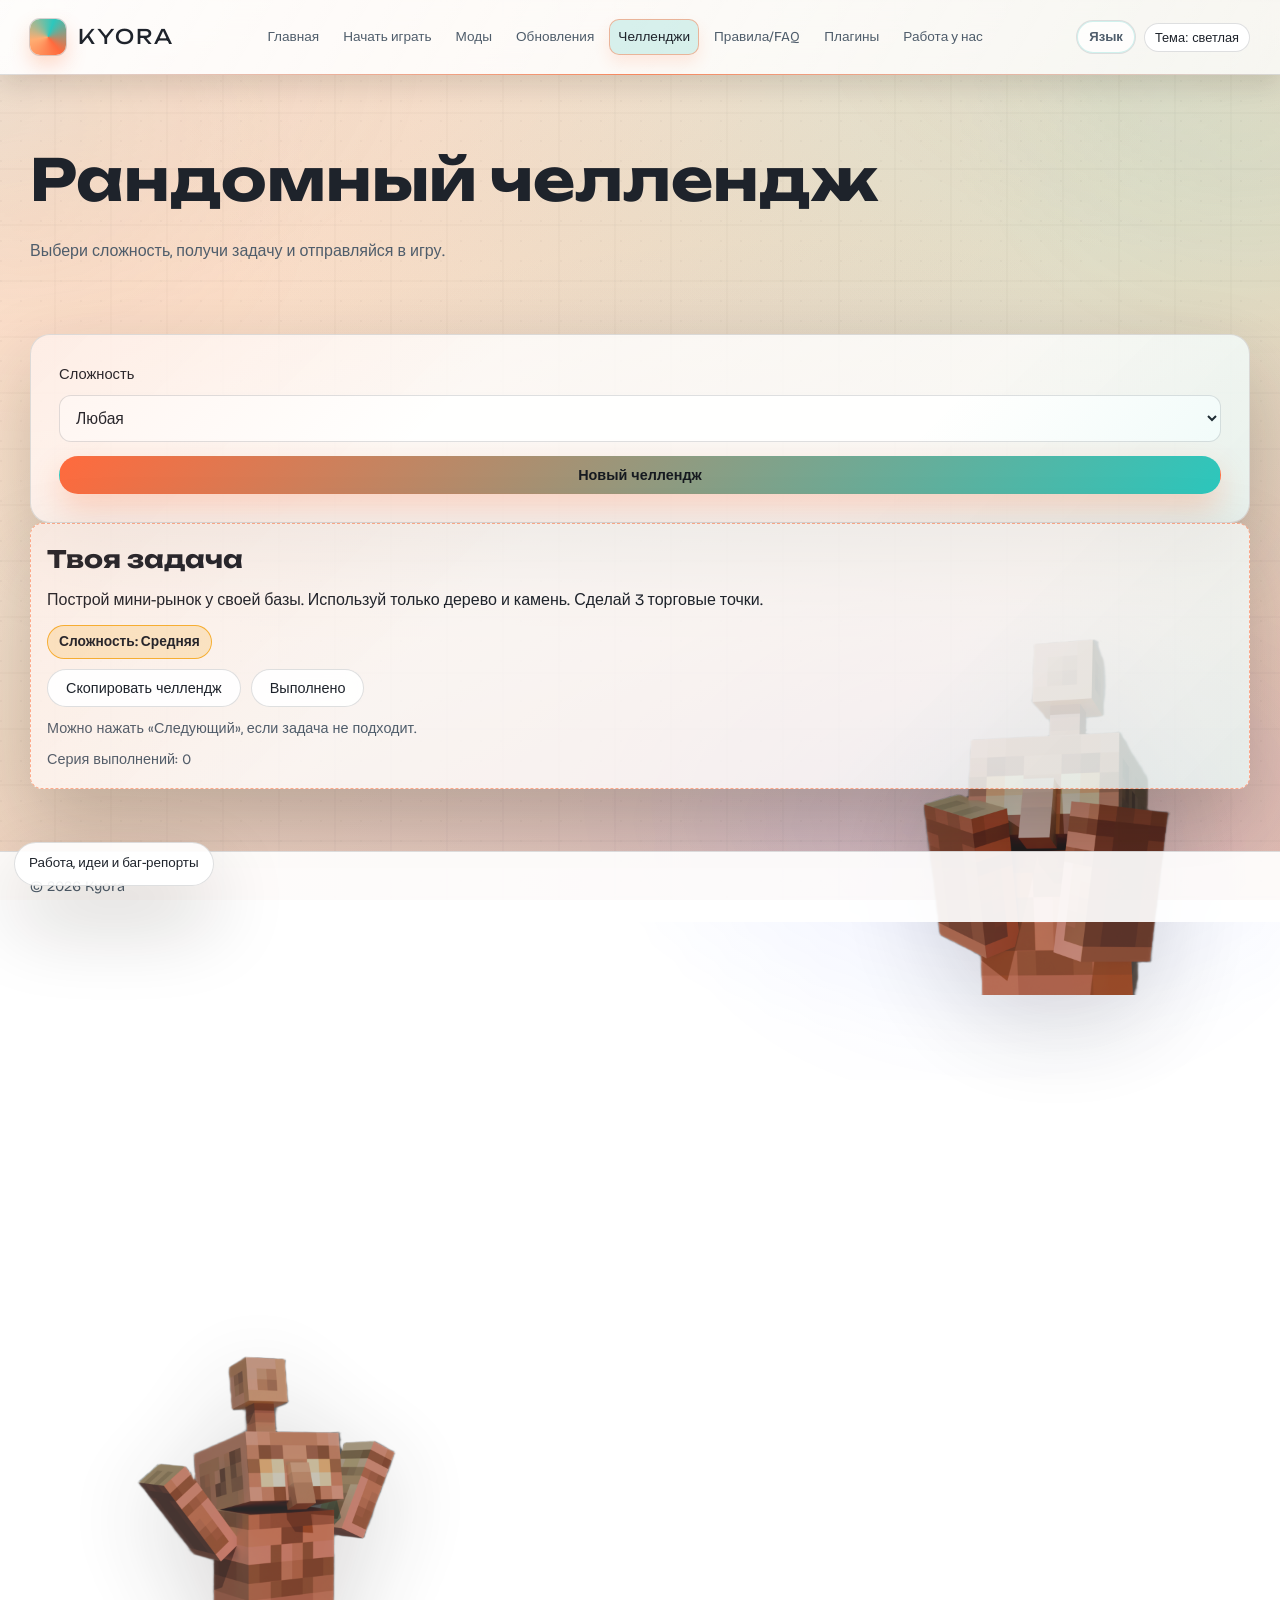
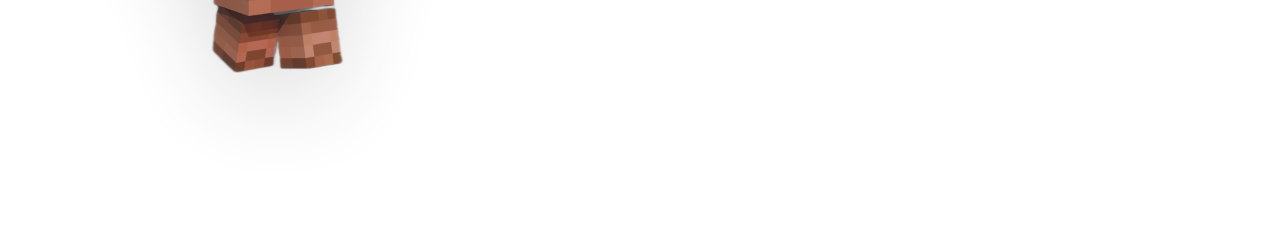
==== commit 5a7fd9f7: "Add files via upload" ====
--- a/challenges.html
+++ b/challenges.html
@@ -15,10 +15,10 @@
   <meta property="og:url" content="https://slimefrozik.github.io/kyora/challenges.html">
   <meta property="og:site_name" content="Kyora">
   <meta property="og:image" content="https://slimefrozik.github.io/kyora/assets/og-cover.svg">
-  <meta property="twitter:card" content="summary_large_image">
-  <meta property="twitter:title" content="Kyora — Рандомные челленджи">
-  <meta property="twitter:description" content="Генератор челленджей для игроков Kyora: рандомные цели с разной сложностью без серверных наград.">
-  <meta property="twitter:image" content="https://slimefrozik.github.io/kyora/assets/og-cover.svg">
+  <meta name="twitter:card" content="summary_large_image">
+  <meta name="twitter:title" content="Kyora — Рандомные челленджи">
+  <meta name="twitter:description" content="Генератор челленджей для игроков Kyora: рандомные цели с разной сложностью без серверных наград.">
+  <meta name="twitter:image" content="https://slimefrozik.github.io/kyora/assets/og-cover.svg">
   <link rel="icon" href="assets/favicon.svg" type="image/svg+xml">
   <link rel="preconnect" href="https://fonts.googleapis.com">
   <link rel="preconnect" href="https://fonts.gstatic.com" crossorigin>
@@ -123,3 +123,4 @@
 
 
 
+
--- a/assets/styles.css
+++ b/assets/styles.css
@@ -104,11 +104,53 @@
   min-height: 100vh;
   overflow-x: hidden;
 }
-
-body::before {
-  content: "";
-  position: fixed;
-  inset: 0;
+
+main,
+footer {
+  position: relative;
+  z-index: 2;
+}
+
+.golem-bg {
+  position: absolute;
+  pointer-events: none;
+  z-index: 0;
+  opacity: 0.85;
+  width: 640px;
+  aspect-ratio: 1;
+  background-repeat: no-repeat;
+  background-size: contain;
+  background-position: center;
+  filter: blur(0.5px) drop-shadow(0 24px 50px rgba(17, 10, 4, 0.18));
+}
+
+.golem-left {
+  top: 1200px;
+  left: -40px;
+  background-image: url("golemL.png");
+}
+
+.golem-right {
+  top: 55vh;
+  right: -60px;
+  background-image: url("golemR.png");
+}
+
+@media (max-width: 720px) {
+  .golem-bg {
+    opacity: 0.85;
+    width: 420px;
+  }
+
+  .golem-right {
+    top: 70vh;
+  }
+}
+
+body::before {
+  content: "";
+  position: fixed;
+  inset: 0;
   pointer-events: none;
   opacity: 0.24;
   background-image:
@@ -898,13 +940,21 @@
   padding: 44px 0 16px;
 }
 
-.section-title {
-  margin: 0 0 14px;
-  font-family: var(--font-display);
-  font-size: clamp(1.8rem, 3.3vw, 2.5rem);
-  position: relative;
-  padding-bottom: 12px;
-}
+.section-title {
+  margin: 0 0 14px;
+  font-family: var(--font-display);
+  font-size: clamp(1.8rem, 3.3vw, 2.5rem);
+  position: relative;
+  padding-bottom: 12px;
+}
+
+.legend-name {
+  background: linear-gradient(90deg, var(--accent), var(--accent-2));
+  -webkit-background-clip: text;
+  background-clip: text;
+  color: transparent;
+  display: inline-block;
+}
 
 .section-title::after {
   content: "";
